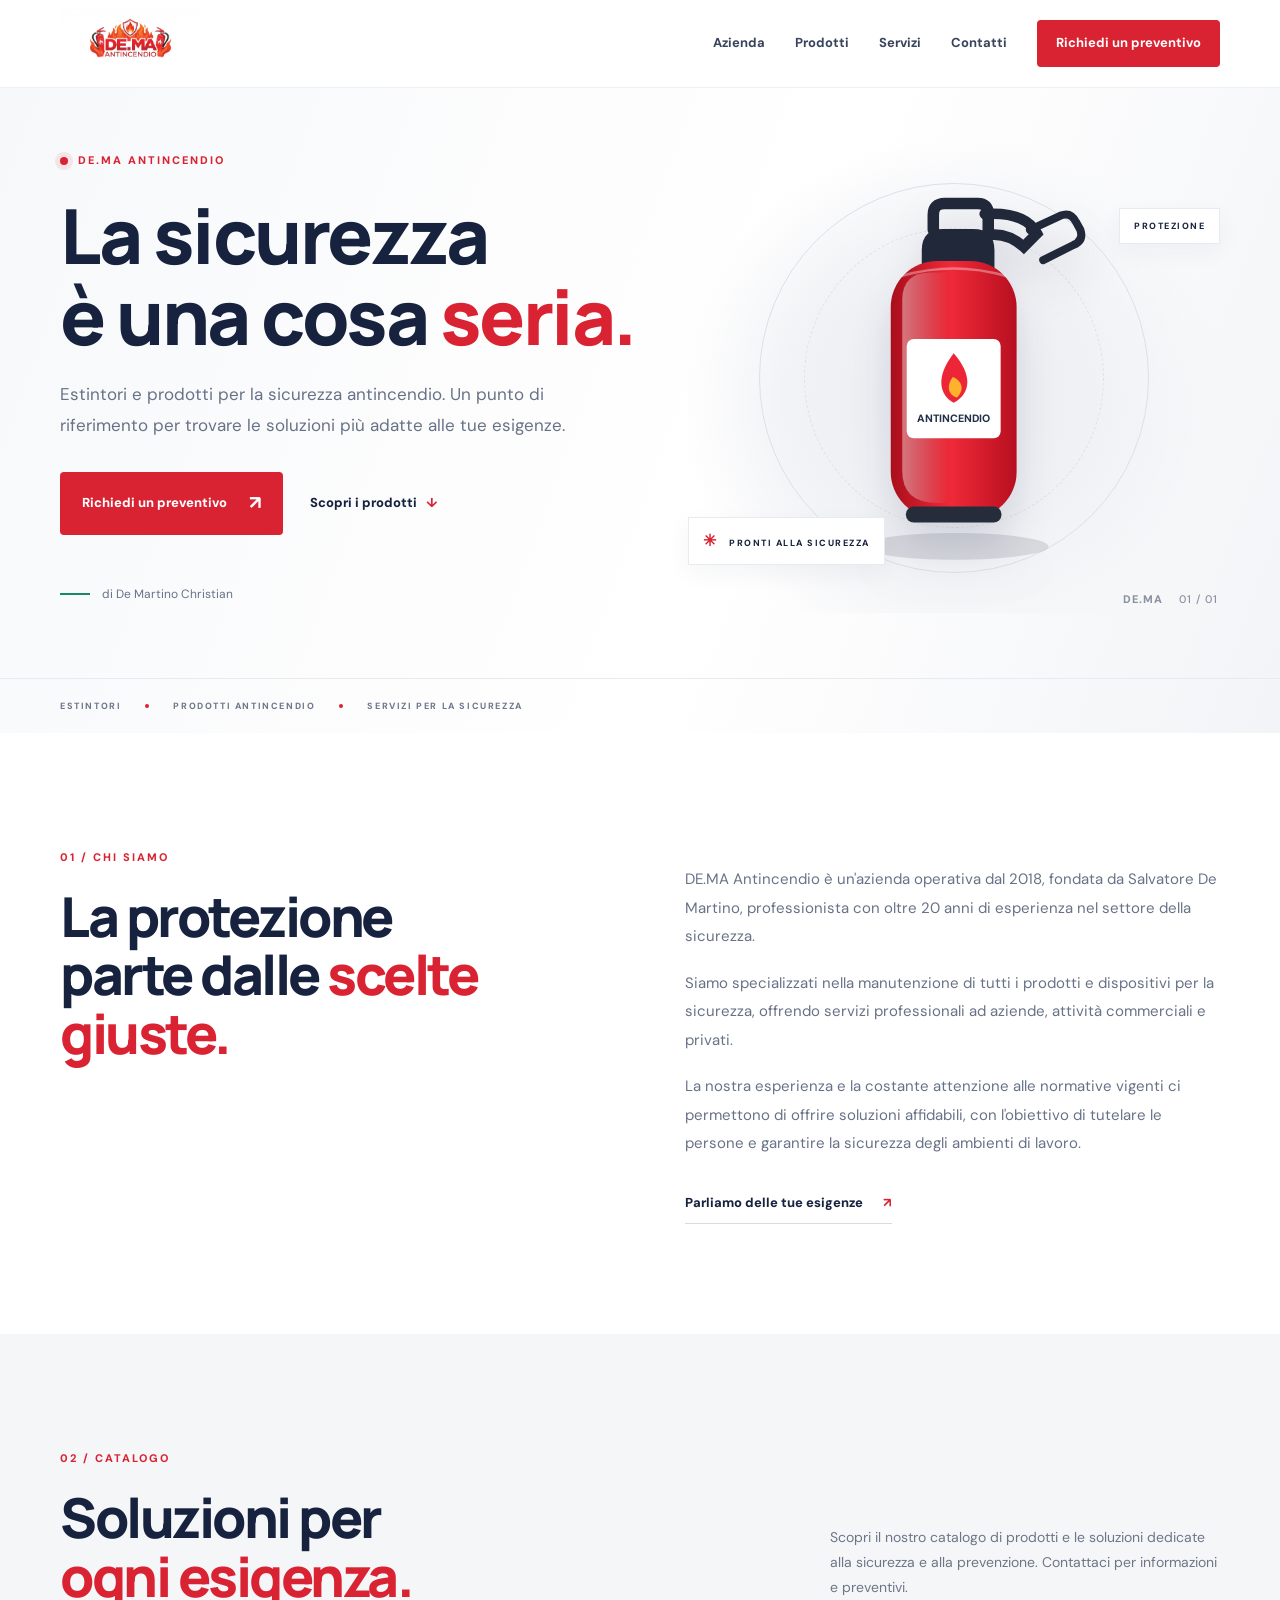
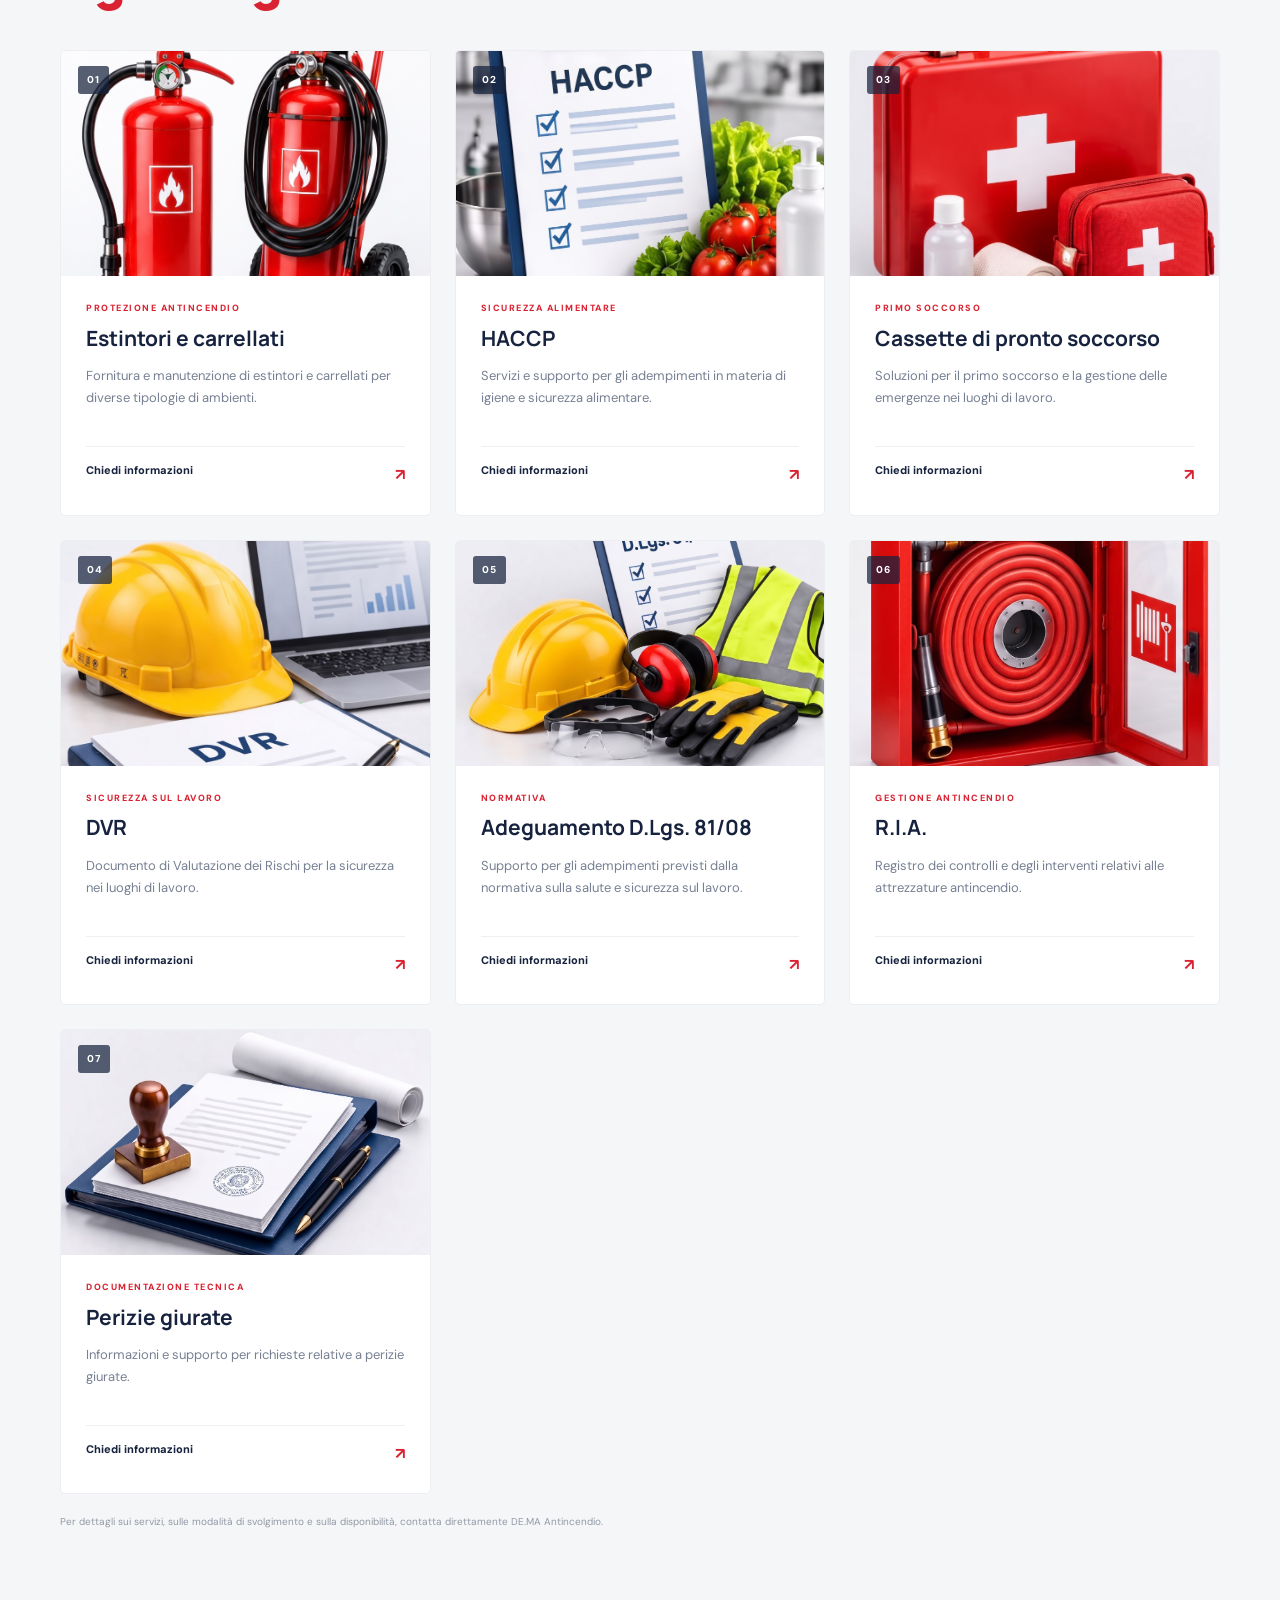
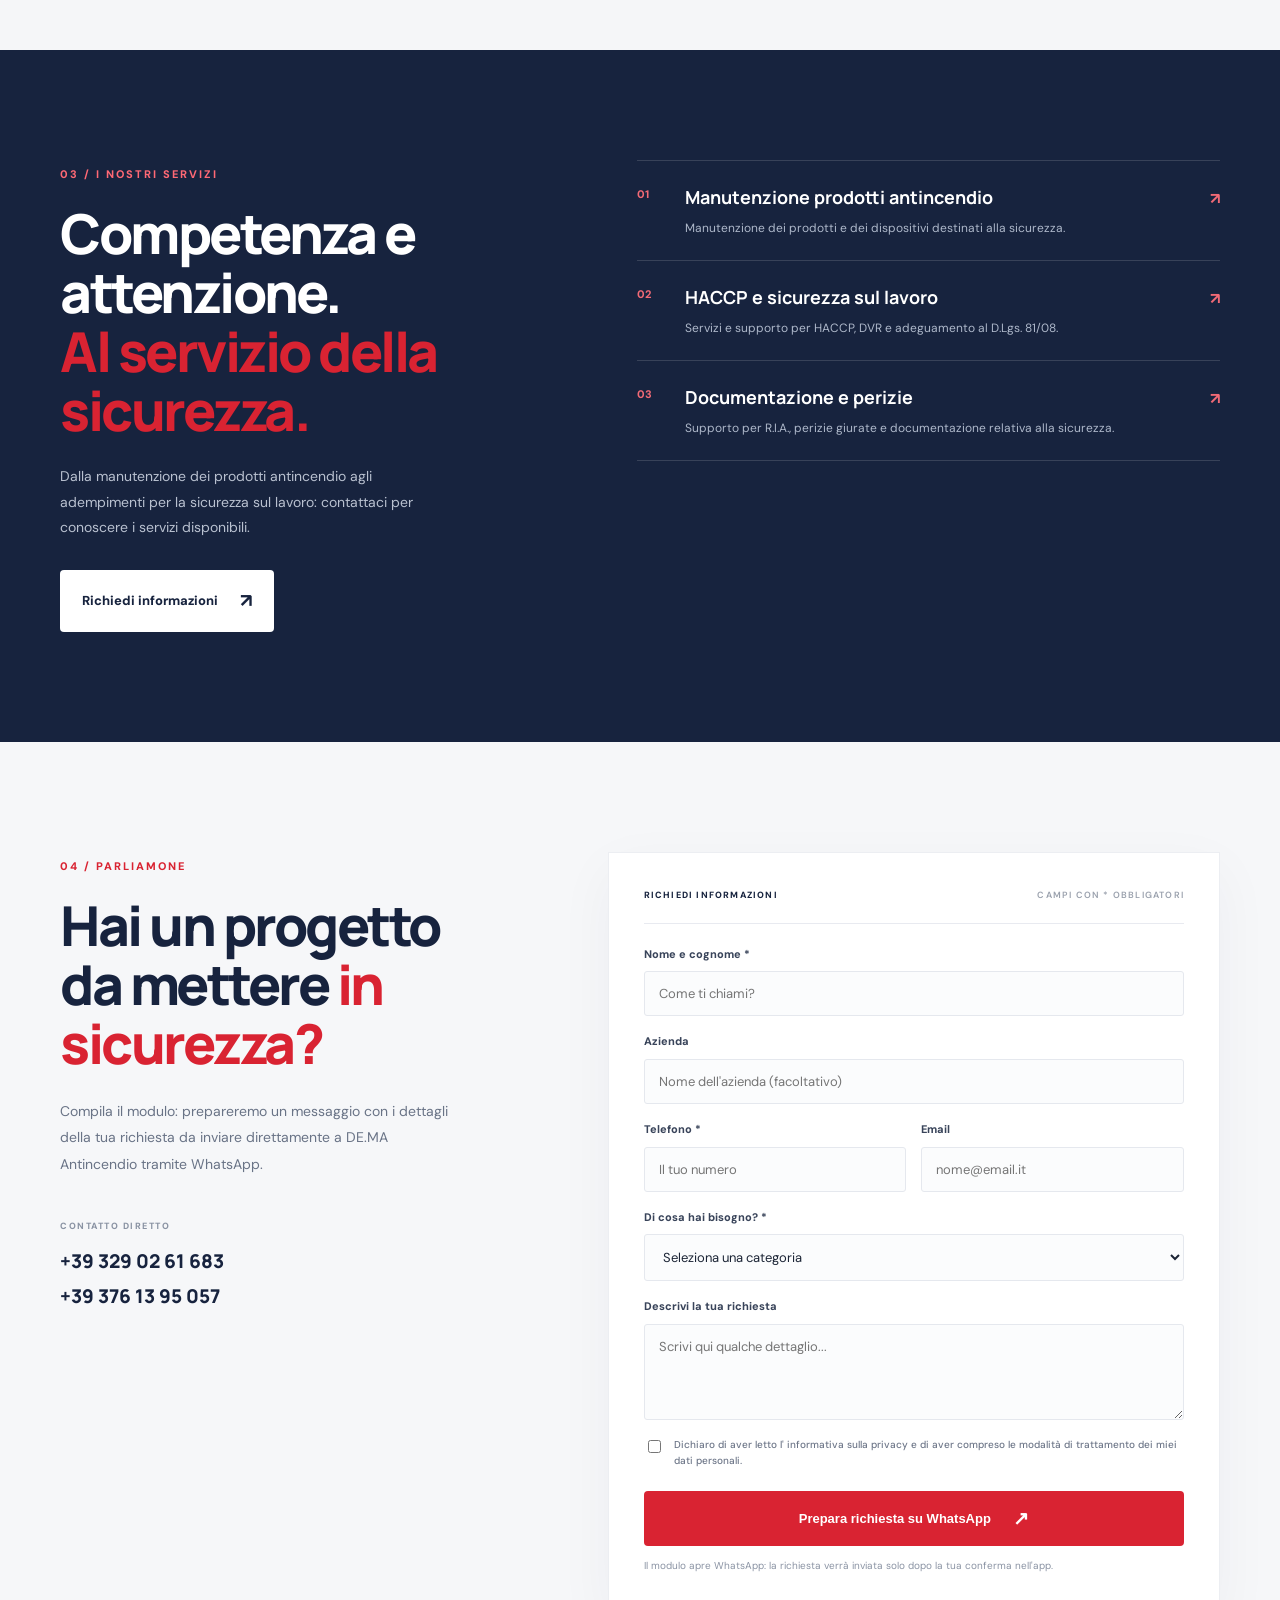
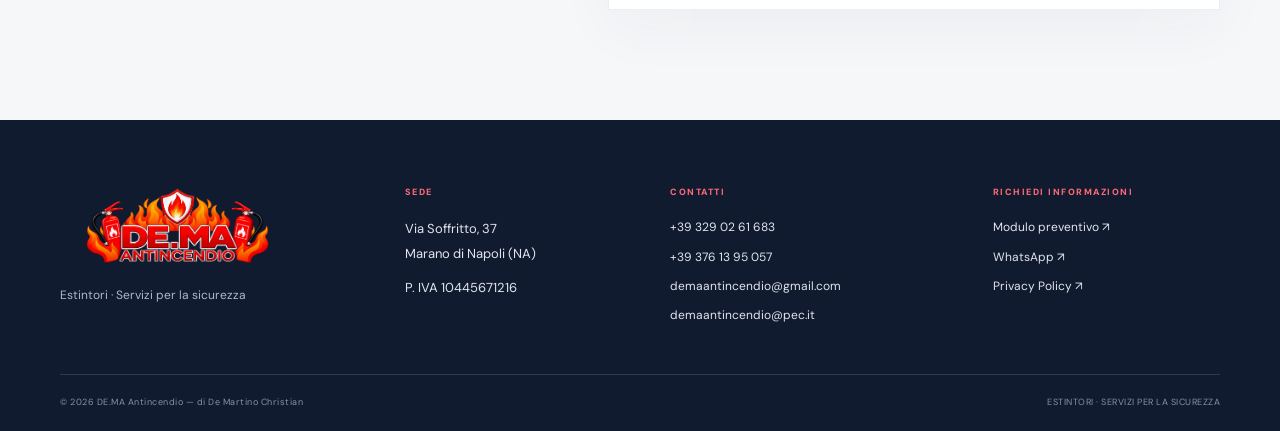
==== DEMA_Antincendio/index.html @ 4c5988a3 "Add files via upload" ====
<!doctype html>
<html lang="it">

<head>
  <meta charset="utf-8">
  <meta name="viewport" content="width=device-width, initial-scale=1">

  <!-- SEO principale -->
  <title>DE.MA Antincendio Marano di Napoli | Estintori e Sicurezza</title>

  <meta name="description" content="DE.MA Antincendio a Marano di Napoli: vendita e manutenzione estintori, sicurezza sul lavoro, HACCP, DVR, pronto soccorso e servizi antincendio. Richiedi un preventivo.">

  <meta name="robots" content="index, follow">
  <meta name="theme-color" content="#ffffff">

  <meta name="author" content="DE.MA Antincendio">

  <!-- Anteprima quando il sito viene condiviso -->
  <meta property="og:type" content="website">
  <meta property="og:title" content="DE.MA Antincendio | Estintori e sicurezza">
  <meta property="og:description" content="Servizi antincendio, manutenzione estintori e sicurezza sul lavoro a Marano di Napoli.">

  <meta property="og:locale" content="it_IT">

  <!-- Icona del sito -->
  <link rel="icon" type="image/jpeg" href="images/logo-dema.JPG">

  <!-- Foglio di stile -->
  <link rel="stylesheet" href="style.css">
</head>

<body>
  <header class="site-header">
    <div class="container nav-wrap">
      <a class="brand" href="#home" aria-label="DE.MA Antincendio, homepage">
        <img src="images/logo-dema.JPG" alt="DE.MA Antincendio">
      </a>
      <button class="menu-toggle" aria-label="Apri il menu" aria-expanded="false">☰</button>
      <nav class="main-nav" aria-label="Navigazione principale">
        <a href="#azienda">Azienda</a>
        <a href="#prodotti">Prodotti</a>
        <a href="#servizi">Servizi</a>
        <a href="#contatti">Contatti</a>
        <a class="nav-cta" href="#preventivo">Richiedi un preventivo</a>
      </nav>
    </div>
  </header>

  <main>
    <section class="hero" id="home">
      <div class="hero-glow"></div>
      <div class="container hero-grid">
        <div class="hero-copy">
          <span class="eyebrow"><span class="eyebrow-dot"></span> DE.MA ANTINCENDIO</span>
          <h1>La sicurezza<br>è una cosa <span>seria.</span></h1>
          <p class="hero-lead">Estintori e prodotti per la sicurezza antincendio. Un punto di riferimento per trovare le soluzioni più adatte alle tue esigenze.</p>
          <div class="hero-actions">
            <a class="button button-red" href="#preventivo">Richiedi un preventivo <span>↗</span></a>
            <a class="text-link" href="#prodotti">Scopri i prodotti <span>↓</span></a>
          </div>
          <div class="hero-note"><span class="note-line"></span> di De Martino Christian</div>
        </div>
        <div class="hero-visual" aria-label="Illustrazione stilizzata di un estintore">
          <div class="visual-orbit orbit-one"></div><div class="visual-orbit orbit-two"></div>
          <div class="visual-tag tag-top">PROTEZIONE</div>
          <svg class="extinguisher" viewBox="0 0 340 440" role="img" aria-label="Illustrazione di un estintore rosso">
            <defs><linearGradient id="body" x1="0" x2="1"><stop offset="0" stop-color="#a90e1c"/><stop offset=".48" stop-color="#ef2938"/><stop offset="1" stop-color="#b70f20"/></linearGradient><linearGradient id="shine" x1="0" x2="1"><stop stop-color="#fff" stop-opacity=".42"/><stop offset="1" stop-color="#fff" stop-opacity="0"/></linearGradient></defs>
            <ellipse cx="172" cy="410" rx="105" ry="15" fill="#101b35" opacity=".12"/>
            <path d="M134 76 Q134 52 158 52 H192 Q216 52 216 76 V98 H134Z" fill="#20283a"/>
            <path d="M147 53 V36 Q147 23 160 23 H197 Q209 23 209 35 V54" fill="none" stroke="#20283a" stroke-width="13" stroke-linecap="round"/>
            <path d="M205 35 Q251 32 264 57 L249 72 Q230 55 207 59" fill="none" stroke="#20283a" stroke-width="12" stroke-linecap="round"/>
            <path d="M256 53 L290 37 Q302 32 308 44 L313 53 Q317 65 305 70 L271 87" fill="none" stroke="#20283a" stroke-width="9" stroke-linecap="round"/>
            <rect x="99" y="88" width="142" height="290" rx="52" fill="url(#body)"/>
            <path d="M112 132 Q112 101 144 101 H164 V361 H151 Q112 361 112 325Z" fill="url(#shine)"/>
            <rect x="117" y="176" width="106" height="112" rx="8" fill="#fff"/>
            <path d="M170 192 C149 219 154 239 170 248 C190 237 191 216 170 192Z" fill="#ed2637"/>
            <path d="M169 219 C160 231 166 241 174 242 C184 231 177 222 169 219Z" fill="#ffb22c"/>
            <text x="170" y="270" font-size="12" font-weight="800" fill="#24304a" text-anchor="middle">ANTINCENDIO</text>
            <rect x="116" y="365" width="108" height="18" rx="9" fill="#252c3a"/>
            <path d="M111 105 Q170 88 229 105" stroke="#fff" stroke-opacity=".35" stroke-width="3" fill="none"/>
          </svg>
          <div class="visual-tag tag-bottom"><span class="tag-mark">✳</span> PRONTI ALLA SICUREZZA</div>
          <div class="visual-number">DE.MA <span>01 / 01</span></div>
        </div>
      </div>
      <div class="hero-bottom"><div class="container hero-bottom-inner"><span>ESTINTORI</span><i></i><span>PRODOTTI ANTINCENDIO</span><i></i><span>SERVIZI PER LA SICUREZZA</span></div></div>
    </section>

    <section class="intro section" id="azienda">
      <div class="container intro-grid">
        <div>
          <span class="section-kicker">01 / CHI SIAMO</span>
          <h2>La protezione<br>parte dalle <span>scelte giuste.</span></h2>
        </div>
        <div class="intro-text">
          <p>DE.MA Antincendio è un'azienda operativa dal 2018, fondata da Salvatore De Martino, professionista con oltre 20 anni di esperienza nel settore della sicurezza.</p>
          <p>Siamo specializzati nella manutenzione di tutti i prodotti e dispositivi per la sicurezza, offrendo servizi professionali ad aziende, attività commerciali e privati.</p>
          <p>La nostra esperienza e la costante attenzione alle normative vigenti ci permettono di offrire soluzioni affidabili, con l'obiettivo di tutelare le persone e garantire la sicurezza degli ambienti di lavoro.</p>
          <a class="arrow-link" href="#contatti">Parliamo delle tue esigenze <span>↗</span></a>
        </div>
      </div>
    </section>

    <section class="products section" id="prodotti">
      <div class="container">
        <div class="section-heading">
          <div>
            <span class="section-kicker">02 / CATALOGO</span>
            <h2>Soluzioni per<br><span>ogni esigenza.</span></h2>
          </div>
          <p>Scopri il nostro catalogo di prodotti e le soluzioni dedicate alla sicurezza e alla prevenzione. Contattaci per informazioni e preventivi.</p>
        </div>

        <div class="product-grid">
          <article class="product-card">
            <div class="product-art">
              <span class="art-label">01</span>
              <img src="images/estintori.jpg" alt="Illustrazione 3D di estintori e carrellati antincendio" loading="lazy">
            </div>
            <div class="product-info">
              <span>PROTEZIONE ANTINCENDIO</span>
              <h3>Estintori e carrellati</h3>
              <p>Fornitura e manutenzione di estintori e carrellati per diverse tipologie di ambienti.</p>
              <a href="#preventivo">Chiedi informazioni <b>↗</b></a>
            </div>
          </article>

          <article class="product-card">
            <div class="product-art">
              <span class="art-label">02</span>
              <img src="images/haccp.jpg" alt="Illustrazione 3D di sicurezza alimentare HACCP" loading="lazy">
            </div>
            <div class="product-info">
              <span>SICUREZZA ALIMENTARE</span>
              <h3>HACCP</h3>
              <p>Servizi e supporto per gli adempimenti in materia di igiene e sicurezza alimentare.</p>
              <a href="#preventivo">Chiedi informazioni <b>↗</b></a>
            </div>
          </article>

          <article class="product-card">
            <div class="product-art">
              <span class="art-label">03</span>
              <img src="images/pronto-soccorso.jpg" alt="Illustrazione 3D di cassetta di pronto soccorso" loading="lazy">
            </div>
            <div class="product-info">
              <span>PRIMO SOCCORSO</span>
              <h3>Cassette di pronto soccorso</h3>
              <p>Soluzioni per il primo soccorso e la gestione delle emergenze nei luoghi di lavoro.</p>
              <a href="#preventivo">Chiedi informazioni <b>↗</b></a>
            </div>
          </article>

          <article class="product-card">
            <div class="product-art">
              <span class="art-label">04</span>
              <img src="images/dvr.jpg" alt="Illustrazione 3D di documentazione per la valutazione dei rischi" loading="lazy">
            </div>
            <div class="product-info">
              <span>SICUREZZA SUL LAVORO</span>
              <h3>DVR</h3>
              <p>Documento di Valutazione dei Rischi per la sicurezza nei luoghi di lavoro.</p>
              <a href="#preventivo">Chiedi informazioni <b>↗</b></a>
            </div>
          </article>

          <article class="product-card">
            <div class="product-art">
              <span class="art-label">05</span>
              <img src="images/sicurezza-lavoro.jpg" alt="Illustrazione 3D di dispositivi di protezione per la sicurezza sul lavoro" loading="lazy">
            </div>
            <div class="product-info">
              <span>NORMATIVA</span>
              <h3>Adeguamento D.Lgs. 81/08</h3>
              <p>Supporto per gli adempimenti previsti dalla normativa sulla salute e sicurezza sul lavoro.</p>
              <a href="#preventivo">Chiedi informazioni <b>↗</b></a>
            </div>
          </article>

          <article class="product-card">
            <div class="product-art">
              <span class="art-label">06</span>
              <img src="images/ria.jpg" alt="Illustrazione 3D di naspo e attrezzature antincendio" loading="lazy">
            </div>
            <div class="product-info">
              <span>GESTIONE ANTINCENDIO</span>
              <h3>R.I.A.</h3>
              <p>Registro dei controlli e degli interventi relativi alle attrezzature antincendio.</p>
              <a href="#preventivo">Chiedi informazioni <b>↗</b></a>
            </div>
          </article>

          <article class="product-card">
            <div class="product-art">
              <span class="art-label">07</span>
              <img src="images/perizie.jpg" alt="Illustrazione 3D di documentazione tecnica e perizie giurate" loading="lazy">
            </div>
            <div class="product-info">
              <span>DOCUMENTAZIONE TECNICA</span>
              <h3>Perizie giurate</h3>
              <p>Informazioni e supporto per richieste relative a perizie giurate.</p>
              <a href="#preventivo">Chiedi informazioni <b>↗</b></a>
            </div>
          </article>
        </div>
        <p class="disclaimer">Per dettagli sui servizi, sulle modalità di svolgimento e sulla disponibilità, contatta direttamente DE.MA Antincendio.</p>
      </div>
    </section>

    <section class="services section" id="servizi">
      <div class="container services-grid">
        <div>
          <span class="section-kicker">03 / I NOSTRI SERVIZI</span>
          <h2>Competenza e attenzione.<br><span>Al servizio della sicurezza.</span></h2>
          <p class="services-lead">Dalla manutenzione dei prodotti antincendio agli adempimenti per la sicurezza sul lavoro: contattaci per conoscere i servizi disponibili.</p>
          <a class="button button-light" href="#preventivo">Richiedi informazioni <span>↗</span></a>
        </div>
        <div class="service-list">
          <div><span>01</span><h3>Manutenzione prodotti antincendio</h3><p>Manutenzione dei prodotti e dei dispositivi destinati alla sicurezza.</p><b>↗</b></div>
          <div><span>02</span><h3>HACCP e sicurezza sul lavoro</h3><p>Servizi e supporto per HACCP, DVR e adeguamento al D.Lgs. 81/08.</p><b>↗</b></div>
          <div><span>03</span><h3>Documentazione e perizie</h3><p>Supporto per R.I.A., perizie giurate e documentazione relativa alla sicurezza.</p><b>↗</b></div>
        </div>
      </div>
    </section>

    <section class="quote section" id="preventivo">
      <div class="container quote-grid">
        <div>
          <span class="section-kicker">04 / PARLIAMONE</span>
          <h2>Hai un progetto<br>da mettere <span>in sicurezza?</span></h2>
          <p>Compila il modulo: prepareremo un messaggio con i dettagli della tua richiesta da inviare direttamente a DE.MA Antincendio tramite WhatsApp.</p>
          <div class="quote-phone">
            <span>CONTATTO DIRETTO</span>
            <a href="tel:+393290261683">+39 329 02 61 683</a>
            <a href="tel:+393761395057">+39 376 13 95 057</a>
          </div>
        </div>

        <form class="quote-form" id="quoteForm">
          <div class="form-top"><span>RICHIEDI INFORMAZIONI</span><span>CAMPI CON * OBBLIGATORI</span></div>
          <label>Nome e cognome *<input name="nome" autocomplete="name" required placeholder="Come ti chiami?"></label>
          <label>Azienda<input name="azienda" autocomplete="organization" placeholder="Nome dell'azienda (facoltativo)"></label>
          <div class="form-row">
            <label>Telefono *<input name="telefono" type="tel" autocomplete="tel" required placeholder="Il tuo numero"></label>
            <label>Email<input name="email" type="email" autocomplete="email" placeholder="nome@email.it"></label>
          </div>
          <label>Di cosa hai bisogno? *
            <select name="richiesta" required>
              <option value="">Seleziona una categoria</option>
              <option>Estintori e carrellati</option>
              <option>HACCP</option>
              <option>Cassette di pronto soccorso</option>
              <option>DVR</option>
              <option>Adeguamento D.Lgs. 81/08</option>
              <option>R.I.A.</option>
              <option>Perizie giurate</option>
              <option>Altre informazioni</option>
            </select>
          </label>
          <label>Descrivi la tua richiesta<textarea name="messaggio" rows="4" placeholder="Scrivi qui qualche dettaglio..."></textarea></label>
          <label class="privacy-check">
            <input type="checkbox" required>
<span>
  Dichiaro di aver letto l'
  <a href="privacy.html" target="_blank" rel="noopener noreferrer">
    informativa sulla privacy
  </a>
  e di aver compreso le modalità di trattamento dei miei dati personali.
</span>
</label>
          <button class="button button-red submit-button" type="submit">Prepara richiesta su WhatsApp <span>↗</span></button>
          <p class="form-feedback" id="formFeedback" aria-live="polite">Il modulo apre WhatsApp: la richiesta verrà inviata solo dopo la tua conferma nell'app.</p>
        </form>
      </div>
    </section>
  </main>

  
<footer class="footer" id="contatti">
  <div class="container">
    <div class="footer-main">

      <div class="footer-brand">
        <img src="images/logo-dema-trasparente.png" alt="DE.MA Antincendio">
        <p>Estintori · Servizi per la sicurezza</p>
      </div>

      <div class="footer-contact">
        <span>SEDE</span>
        <p>Via Soffritto, 37<br>Marano di Napoli (NA)</p>
        <p>P. IVA 10445671216</p>
      </div>

      <div class="footer-contact">
        <span>CONTATTI</span>
        <a href="tel:+393290261683">+39 329 02 61 683</a>
        <a href="tel:+393761395057">+39 376 13 95 057</a>
        <a href="mailto:demaantincendio@gmail.com">demaantincendio@gmail.com</a>
        <a href="mailto:demaantincendio@pec.it">demaantincendio@pec.it</a>
      </div>

      <div class="footer-contact">
        <span>RICHIEDI INFORMAZIONI</span>
        <a href="#preventivo">Modulo preventivo ↗</a>
        <a href="https://wa.me/393290261683" target="_blank" rel="noopener noreferrer">WhatsApp ↗</a>
        <a href="privacy.html">Privacy Policy ↗</a>
      </div>

    </div>

    <div class="footer-bottom">
      <span>© <span id="year"></span> DE.MA Antincendio — di De Martino Christian</span>
      <span>ESTINTORI · SERVIZI PER LA SICUREZZA</span>
    </div>
  </div>
</footer>

<script src="script.js"></script>
</body>
</html>
---- DEMA_Antincendio/style.css ----
@font-face {
  font-family: 'DM Sans';
  src: url('./fonts/DMSans-VariableFont_opsz,wght.ttf') format('truetype');
  font-weight: 100 900;
  font-style: normal;
  font-display: swap;
}

@font-face {
  font-family: 'Manrope';
  src: url('./fonts/Manrope-VariableFont_wght.ttf') format('truetype');
  font-weight: 200 800;
  font-style: normal;
  font-display: swap;
}

:root {
  --navy: #17233e;
  --navy2: #202e4d;
  --red: #d92332;
  --red-dark: #b81827;
  --ink: #1b2435;
  --muted: #697386;
  --line: #e8eaf0;
  --soft: #f5f6f8;
  --white: #fff;
  --green: #178b63;
}

* {
  box-sizing: border-box;
}

html {
  scroll-behavior: smooth;
  scroll-padding-top: 90px;
}

body {
  margin: 0;
  color: var(--ink);
  font-family: 'DM Sans', Arial, sans-serif;
  line-height: 1.6;
}

a {
  color: inherit;
  text-decoration: none;
}

.container {
  width: min(1160px, calc(100% - 48px));
  margin: auto;
}

/* HEADER */

.site-header {
  height: 88px;
  background: #fff;
  position: sticky;
  top: 0;
  z-index: 20;
  border-bottom: 1px solid rgba(20, 30, 50, .07);
}

.nav-wrap {
  height: 100%;
  display: flex;
  align-items: center;
  justify-content: space-between;
}

.brand img {
  width: 250px;
  height: 66px;
  object-fit: contain;
  object-position: left center;
}

.main-nav {
  display: flex;
  align-items: center;
  gap: 30px;
  font-size: 13px;
  font-weight: 700;
  color: #38445b;
}

.main-nav a:not(.nav-cta):hover,
.text-link:hover {
  color: var(--red);
}

.nav-cta {
  background: var(--red);
  color: white;
  padding: 13px 19px;
  border-radius: 4px;
}

.nav-cta:hover,
.button-red:hover {
  background: var(--red-dark);
}

.menu-toggle {
  display: none;
  border: 0;
  background: none;
  font-size: 27px;
  color: var(--navy);
}

/* HERO */

.hero {
  background: linear-gradient(110deg, #f7f8fa 0%, #fff 58%, #f3f4f7 100%);
  position: relative;
  overflow: hidden;
}

.hero-grid {
  min-height: 590px;
  display: grid;
  grid-template-columns: 1fr .92fr;
  align-items: center;
  gap: 50px;
  padding-top: 55px;
  padding-bottom: 65px;
}

.hero-copy {
  position: relative;
  z-index: 2;
}

.eyebrow,
.section-kicker {
  font-size: 11px;
  letter-spacing: 2px;
  font-weight: 800;
  color: var(--red);
}

.eyebrow {
  display: flex;
  align-items: center;
  gap: 10px;
}

.eyebrow-dot {
  width: 8px;
  height: 8px;
  border-radius: 50%;
  background: var(--red);
  box-shadow: 0 0 0 5px #d9233218;
}

.hero h1,
.section h2 {
  font-family: Manrope, Arial, sans-serif;
  font-weight: 800;
  letter-spacing: -2.5px;
  line-height: 1.07;
  color: var(--navy);
}

.hero h1 {
  font-size: clamp(48px, 6vw, 76px);
  margin: 25px 0 22px;
}

.hero h1 span,
.section h2 span {
  color: var(--red);
}

.hero-lead {
  max-width: 510px;
  font-size: 17px;
  color: #687287;
  line-height: 1.8;
}

.hero-actions {
  display: flex;
  align-items: center;
  gap: 27px;
  margin-top: 32px;
}

.button {
  display: inline-flex;
  align-items: center;
  justify-content: center;
  gap: 22px;
  border: 0;
  border-radius: 4px;
  padding: 16px 22px;
  font-size: 13px;
  font-weight: 800;
  cursor: pointer;
  transition: .2s;
}

.button span {
  font-size: 19px;
}

.button-red {
  background: var(--red);
  color: #fff;
}

.text-link {
  font-size: 13px;
  font-weight: 800;
  color: var(--navy);
}

.text-link span {
  color: var(--red);
  padding-left: 6px;
}

.hero-note {
  margin-top: 50px;
  color: #687287;
  font-size: 12px;
  display: flex;
  align-items: center;
  gap: 12px;
}

.note-line {
  width: 30px;
  height: 2px;
  background: var(--green);
}

.hero-visual {
  height: 470px;
  position: relative;
  display: flex;
  align-items: center;
  justify-content: center;
  background: radial-gradient(ellipse at 50% 55%, #e7eaf0 0%, #f2f3f6 45%, transparent 72%);
}

.extinguisher {
  height: 390px;
  width: auto;
  position: relative;
  z-index: 2;
  filter: drop-shadow(0 24px 18px #17233e20);
}

.visual-orbit {
  position: absolute;
  border: 1px solid #dce0e8;
  border-radius: 50%;
  width: 390px;
  height: 390px;
}

.orbit-two {
  width: 300px;
  height: 300px;
  border-style: dashed;
}

.visual-tag {
  position: absolute;
  z-index: 3;
  background: #fff;
  border: 1px solid #e9eaf0;
  padding: 10px 14px;
  font-size: 9px;
  letter-spacing: 1.5px;
  font-weight: 800;
  color: var(--navy);
  box-shadow: 0 8px 25px #17233e0c;
}

.tag-top {
  top: 65px;
  right: 0;
}

.tag-bottom {
  bottom: 48px;
  left: 0;
}

.tag-mark {
  color: var(--red);
  font-size: 16px;
  margin-right: 8px;
}

.visual-number {
  position: absolute;
  bottom: 4px;
  right: 2px;
  font-size: 11px;
  font-weight: 800;
  color: #8991a0;
  letter-spacing: 1px;
}

.visual-number span {
  font-weight: 500;
  margin-left: 12px;
}

.hero-bottom {
  border-top: 1px solid #e8eaf0;
}

.hero-bottom-inner {
  display: flex;
  gap: 24px;
  align-items: center;
  min-height: 54px;
  font-size: 9px;
  letter-spacing: 1.6px;
  font-weight: 800;
  color: #6f788a;
}

.hero-bottom-inner i {
  width: 4px;
  height: 4px;
  background: var(--red);
  border-radius: 50%;
}

/* SEZIONI GENERALI */

.section {
  padding: 110px 0;
}

.section h2 {
  font-size: clamp(37px, 4.5vw, 55px);
  margin: 18px 0 0;
}

/* CHI SIAMO */

.intro-grid {
  display: grid;
  grid-template-columns: 1fr 1fr;
  gap: 90px;
}

.intro-text {
  padding-top: 22px;
  color: #687287;
  font-size: 15px;
  line-height: 1.9;
}

.intro-text p {
  margin: 0 0 18px;
}

.arrow-link {
  display: inline-flex;
  gap: 20px;
  margin-top: 15px;
  color: var(--navy);
  font-size: 13px;
  font-weight: 800;
  border-bottom: 1px solid #d7dbe3;
  padding-bottom: 8px;
}

.arrow-link span {
  color: var(--red);
}

/* CATALOGO */

.products {
  background: var(--soft);
}

.section-heading {
  display: flex;
  justify-content: space-between;
  align-items: end;
  margin-bottom: 45px;
  gap: 40px;
}

.section-heading > p {
  max-width: 390px;
  color: #6d7688;
  font-size: 14px;
  line-height: 1.8;
  margin: 0 0 5px;
}

.product-grid {
  display: grid;
  grid-template-columns: repeat(3, 1fr);
  gap: 24px;
  align-items: stretch;
}

.product-card {
  background: #fff;
  border: 1px solid #eceef2;
  border-radius: 5px;
  overflow: hidden;
  display: flex;
  flex-direction: column;
  transition: transform .25s, box-shadow .25s;
}

.product-card:hover {
  transform: translateY(-6px);
  box-shadow: 0 18px 40px #17233e12;
}

/* Immagini fotografiche del catalogo */

.product-art {
  height: 225px;
  width: 100%;
  position: relative;
  display: flex;
  align-items: center;
  justify-content: center;
  overflow: hidden;
  background: linear-gradient(135deg, #e9edf3, #f8f9fb);
}

.product-art img {
  width: 100%;
  height: 100%;
  display: block;
  object-fit: cover;
  object-position: center;
  transition: transform .45s ease;
}

.product-card:hover .product-art img {
  transform: scale(1.055);
}

.art-label {
  position: absolute;
  z-index: 2;
  top: 15px;
  left: 17px;
  font-size: 10px;
  letter-spacing: 1px;
  color: #fff;
  font-weight: 800;
  background: rgba(23, 35, 62, .72);
  padding: 6px 9px;
  border-radius: 3px;
}

/* Vecchie illustrazioni: mantenute come fallback */

.mini-ext {
  height: 135px;
  width: 65px;
  border-radius: 24px 24px 18px 18px;
  background: linear-gradient(90deg, #b91827, #ed2c3a 55%, #b91827);
  box-shadow: 0 18px 22px #17233e25;
  display: grid;
  place-items: center;
  color: #fff;
  font-size: 36px;
  border: 5px solid #d51e30;
  position: relative;
}

.mini-ext:before {
  content: '';
  position: absolute;
  width: 25px;
  height: 16px;
  border: 7px solid #30394b;
  border-bottom: 0;
  border-radius: 12px 12px 0 0;
  top: -22px;
}

.mini-ext:after {
  content: '';
  position: absolute;
  width: 30px;
  height: 8px;
  background: #30394b;
  top: -22px;
  right: -23px;
  transform: rotate(-25deg);
  border-radius: 8px;
}

.hose-ring {
  width: 132px;
  height: 132px;
  border: 18px solid #d92332;
  border-radius: 50%;
  box-shadow: inset 0 0 0 5px #a81725, 0 16px 25px #17233e20;
  position: relative;
}

.hose-ring:before {
  content: '';
  position: absolute;
  width: 42px;
  height: 42px;
  background: #f5f6f8;
  border: 12px solid #26334d;
  border-radius: 50%;
  left: 26px;
  top: 26px;
}

.hose-ring:after {
  content: '';
  position: absolute;
  width: 75px;
  height: 16px;
  background: #27334c;
  right: -39px;
  top: 47px;
  transform: rotate(35deg);
  border-radius: 8px;
}

.sign-board {
  height: 125px;
  width: 105px;
  background: #168a62;
  border: 9px solid #fff;
  box-shadow: 0 12px 24px #17233e25;
  color: white;
  display: grid;
  place-items: center;
  font-size: 70px;
  font-weight: 400;
}

.product-info {
  padding: 25px 25px 27px;
  display: flex;
  flex-direction: column;
  flex: 1;
}

.product-info > span {
  font-size: 9px;
  letter-spacing: 1.5px;
  color: var(--red);
  font-weight: 800;
}

.product-info h3 {
  font-family: Manrope, sans-serif;
  font-size: 21px;
  line-height: 1.35;
  color: var(--navy);
  margin: 8px 0;
}

.product-info p {
  font-size: 13px;
  color: #778093;
  min-height: 66px;
  line-height: 1.7;
  margin: 5px 0 15px;
}

.product-info a {
  display: flex;
  justify-content: space-between;
  border-top: 1px solid #edf0f3;
  padding-top: 15px;
  margin-top: auto;
  font-size: 11px;
  font-weight: 800;
  color: var(--navy);
}

.product-info a b {
  color: var(--red);
  font-size: 16px;
}

.disclaimer {
  font-size: 10px;
  color: #9299a6;
  margin-top: 20px;
}

/* SERVIZI */

.services {
  background: var(--navy);
  color: #fff;
}

.services-grid {
  display: grid;
  grid-template-columns: .9fr 1.1fr;
  gap: 100px;
}

.services .section-kicker {
  color: #ff6975;
}

.services h2 {
  color: #fff;
}

.services-lead {
  color: #b9c1d0;
  max-width: 390px;
  font-size: 14px;
  line-height: 1.8;
  margin: 25px 0 30px;
}

.button-light {
  background: #fff;
  color: var(--navy);
}

.button-light:hover {
  background: #f1f2f5;
}

.service-list > div {
  position: relative;
  border-bottom: 1px solid #ffffff24;
  padding: 22px 40px 22px 48px;
}

.service-list > div:first-child {
  border-top: 1px solid #ffffff24;
}

.service-list > div > span {
  position: absolute;
  left: 0;
  top: 25px;
  color: #f16a76;
  font-size: 11px;
  font-weight: 800;
}

.service-list h3 {
  margin: 0;
  color: #fff;
  font-family: Manrope, sans-serif;
  font-size: 18px;
}

.service-list p {
  margin: 7px 0 0;
  color: #aeb8ca;
  font-size: 12px;
}

.service-list b {
  position: absolute;
  right: 0;
  top: 25px;
  color: #f16a76;
}

/* PREVENTIVO */

.quote {
  background: #f6f7f9;
}

.quote-grid {
  display: grid;
  grid-template-columns: .85fr 1.15fr;
  gap: 95px;
  align-items: start;
}

.quote-grid > div:first-child > p {
  color: #697386;
  font-size: 14px;
  line-height: 1.9;
  max-width: 400px;
  margin-top: 25px;
}

.quote-phone {
  margin-top: 42px;
  display: flex;
  flex-direction: column;
  gap: 5px;
}

.quote-phone span,
.footer-contact span {
  font-size: 9px;
  letter-spacing: 1.5px;
  color: #8a93a3;
  font-weight: 800;
  margin-bottom: 7px;
}

.quote-phone a {
  font-family: Manrope, sans-serif;
  font-weight: 800;
  color: var(--navy);
  font-size: 19px;
}

.quote-form {
  background: #fff;
  padding: 35px;
  box-shadow: 0 18px 55px #17233e0b;
  border: 1px solid #eceef2;
}

.form-top {
  display: flex;
  justify-content: space-between;
  gap: 10px;
  border-bottom: 1px solid var(--line);
  padding-bottom: 20px;
  margin-bottom: 22px;
  font-size: 9px;
  letter-spacing: 1.2px;
  font-weight: 800;
  color: var(--navy);
}

.form-top span:last-child {
  color: #9aa1ad;
  font-weight: 600;
}

.quote-form label {
  display: flex;
  flex-direction: column;
  gap: 8px;
  font-size: 11px;
  font-weight: 800;
  color: #39445a;
  margin-bottom: 17px;
}

.quote-form input:not([type=checkbox]),
.quote-form select,
.quote-form textarea {
  width: 100%;
  border: 1px solid #e5e8ee;
  background: #fbfcfd;
  border-radius: 3px;
  padding: 13px 14px;
  font: 400 13px 'DM Sans', sans-serif;
  color: var(--ink);
  outline: none;
}

.quote-form input:focus,
.quote-form select:focus,
.quote-form textarea:focus {
  border-color: #d92332;
  box-shadow: 0 0 0 3px #d9233210;
}

.quote-form textarea {
  resize: vertical;
}

.form-row {
  display: grid;
  grid-template-columns: 1fr 1fr;
  gap: 15px;
}

.quote-form .privacy-check {
  display: flex;
  flex-direction: row;
  align-items: flex-start;
  gap: 10px;
  font-weight: 500;
  font-size: 10px;
  line-height: 1.6;
  color: #6d7688;
}

.privacy-check input {
  margin-top: 3px;
  accent-color: var(--red);
}

.privacy-check em {
  display: block;
  color: #b34a52;
  font-style: normal;
  margin-top: 3px;
}

.submit-button {
  width: 100%;
  margin-top: 5px;
}

.form-feedback {
  font-size: 10px;
  color: #8a93a3;
  line-height: 1.6;
  margin: 12px 0 0;
}

/* FOOTER */

.footer {
  background: #111b30;
  color: #fff;
  padding: 65px 0 22px;
}

.footer-main {
  display: grid;
  grid-template-columns: 1.35fr 1fr 1.25fr 1fr;
  gap: 38px;
  padding-bottom: 48px;
  align-items: start;
}

.footer-brand img {
  width: 235px;
  height: 82px;
  object-fit: contain;
  object-position: left center;
  background: transparent;
  padding: 0;
}

.footer-brand p {
  font-size: 12px;
  color: #aeb8ca;
  margin-top: 12px;
}

.footer-contact {
  display: flex;
  flex-direction: column;
  align-items: flex-start;
  gap: 9px;
}

.footer-contact span {
  color: #ff6975;
  margin-bottom: 9px;
}

.footer-contact p {
  font-size: 13px;
  color: #e1e5ed;
  line-height: 1.9;
  margin: 0;
}

.footer-contact a {
  font-size: 12px;
  color: #e1e5ed;
  line-height: 1.7;
  overflow-wrap: anywhere;
  transition: color .2s;
}

.footer-contact a:hover {
  color: #ff6975;
}

.footer-bottom {
  border-top: 1px solid #ffffff20;
  padding-top: 20px;
  display: flex;
  justify-content: space-between;
  gap: 20px;
  color: #8792a6;
  font-size: 9px;
  letter-spacing: .5px;
}

/* TABLET */

@media(max-width: 1000px) {
  .footer-main {
    grid-template-columns: 1fr 1fr;
    gap: 35px;
  }

  .footer-brand {
    grid-column: 1 / -1;
  }

  .main-nav {
    gap: 17px;
  }

  .main-nav a {
    font-size: 11px;
  }

  .nav-cta {
    padding: 11px 13px;
  }

  .hero-grid {
    gap: 15px;
  }

  .hero-visual {
    height: 410px;
  }

  .extinguisher {
    height: 340px;
  }

  .visual-orbit {
    width: 320px;
    height: 320px;
  }

  .intro-grid,
  .services-grid,
  .quote-grid {
    gap: 50px;
  }

  .section {
    padding: 85px 0;
  }
}

/* SMARTPHONE */

@media(max-width: 700px) {
  .container {
    width: min(100% - 36px, 540px);
  }

  .site-header {
    height: 76px;
  }

  .brand img {
    width: 205px;
    height: 60px;
  }

  .menu-toggle {
    display: block;
  }

  .main-nav {
    display: none;
    position: absolute;
    top: 76px;
    left: 0;
    right: 0;
    background: #fff;
    padding: 18px 24px 24px;
    box-shadow: 0 15px 25px #17233e12;
    flex-direction: column;
    align-items: stretch;
    gap: 0;
  }

  .main-nav.open {
    display: flex;
  }

  .main-nav a {
    padding: 13px 0;
    font-size: 13px;
  }

  .main-nav .nav-cta {
    text-align: center;
    padding: 13px;
    margin-top: 8px;
  }

  .hero-grid {
    grid-template-columns: 1fr;
    padding-top: 65px;
    padding-bottom: 35px;
    gap: 10px;
  }

  .hero h1 {
    font-size: 55px;
  }

  .hero-lead {
    font-size: 15px;
  }

  .hero-note {
    margin-top: 30px;
  }

  .hero-visual {
    height: 350px;
    margin-top: 8px;
  }

  .extinguisher {
    height: 300px;
  }

  .visual-orbit {
    width: 285px;
    height: 285px;
  }

  .tag-top {
    right: 5px;
    top: 30px;
  }

  .tag-bottom {
    left: 0;
    bottom: 28px;
  }

  .hero-bottom-inner {
    gap: 10px;
    flex-wrap: wrap;
    padding-top: 13px;
    padding-bottom: 13px;
    font-size: 8px;
  }

  .intro-grid,
  .services-grid,
  .quote-grid {
    grid-template-columns: 1fr;
    gap: 28px;
  }

  .section {
    padding: 72px 0;
  }

  .section h2 {
    font-size: 42px;
  }

  .intro-text {
    padding-top: 0;
  }

  .section-heading {
    display: block;
  }

  .section-heading > p {
    margin-top: 22px;
  }

  .product-grid {
    grid-template-columns: 1fr;
    gap: 18px;
  }

  .product-art {
    height: 220px;
  }

  .product-info {
    padding: 22px;
  }

  .product-info p {
    min-height: 0;
  }

  .services-grid {
    gap: 45px;
  }

  .quote-form {
    padding: 23px 18px;
  }

  .form-row {
    grid-template-columns: 1fr;
    gap: 0;
  }

  .form-top {
    font-size: 8px;
  }

  .footer {
    padding-top: 48px;
  }

  .footer-main {
    grid-template-columns: 1fr;
    gap: 28px;
    padding-bottom: 35px;
  }

  .footer-brand {
    grid-column: auto;
  }

  .footer-brand img {
    width: 220px;
    height: 75px;
  }

  .footer-contact {
    padding-top: 4px;
  }

  .footer-bottom {
    flex-direction: column;
    gap: 8px;
    line-height: 1.7;
  }

  .hero-actions {
    gap: 18px;
    flex-wrap: wrap;
  }
}

/* ACCESSIBILITÀ */

@media(prefers-reduced-motion: reduce) {
  html {
    scroll-behavior: auto;
  }

  *,
  *:before,
  *:after {
    transition: none !important;
  }
}
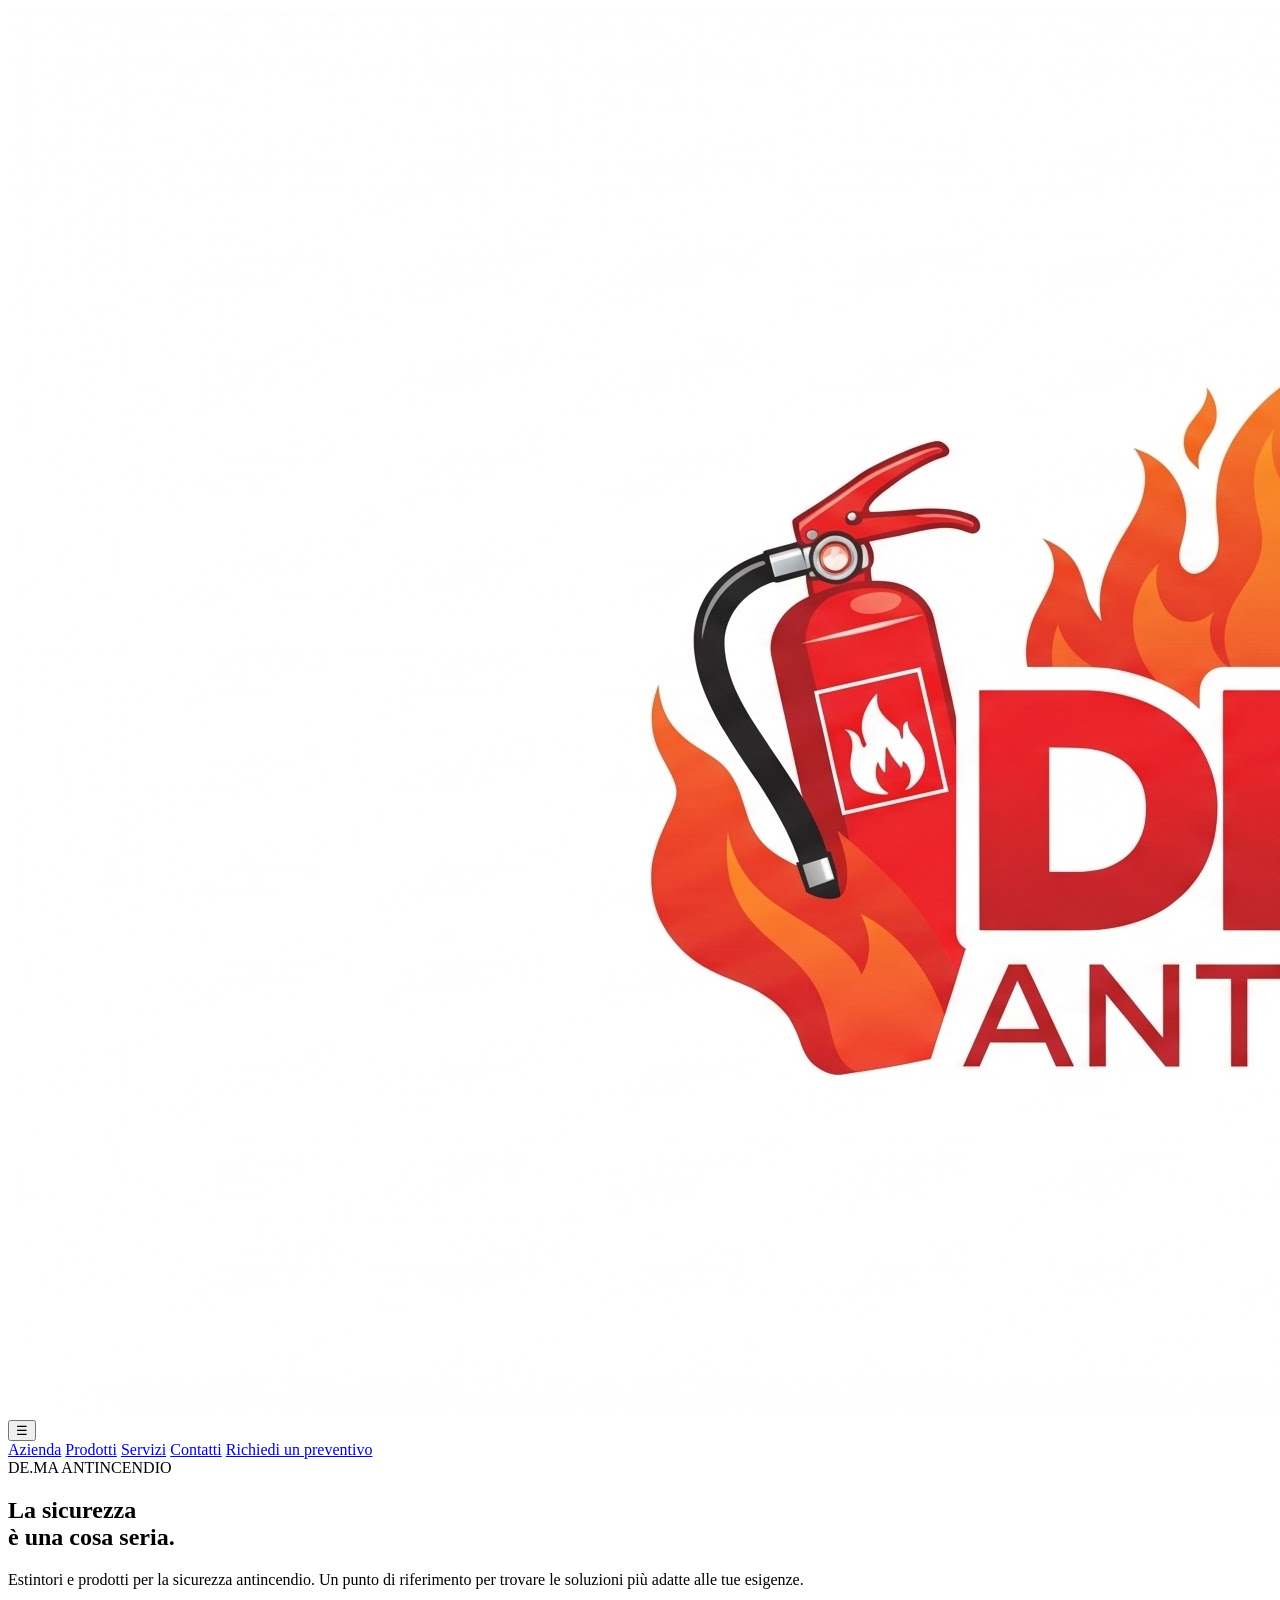
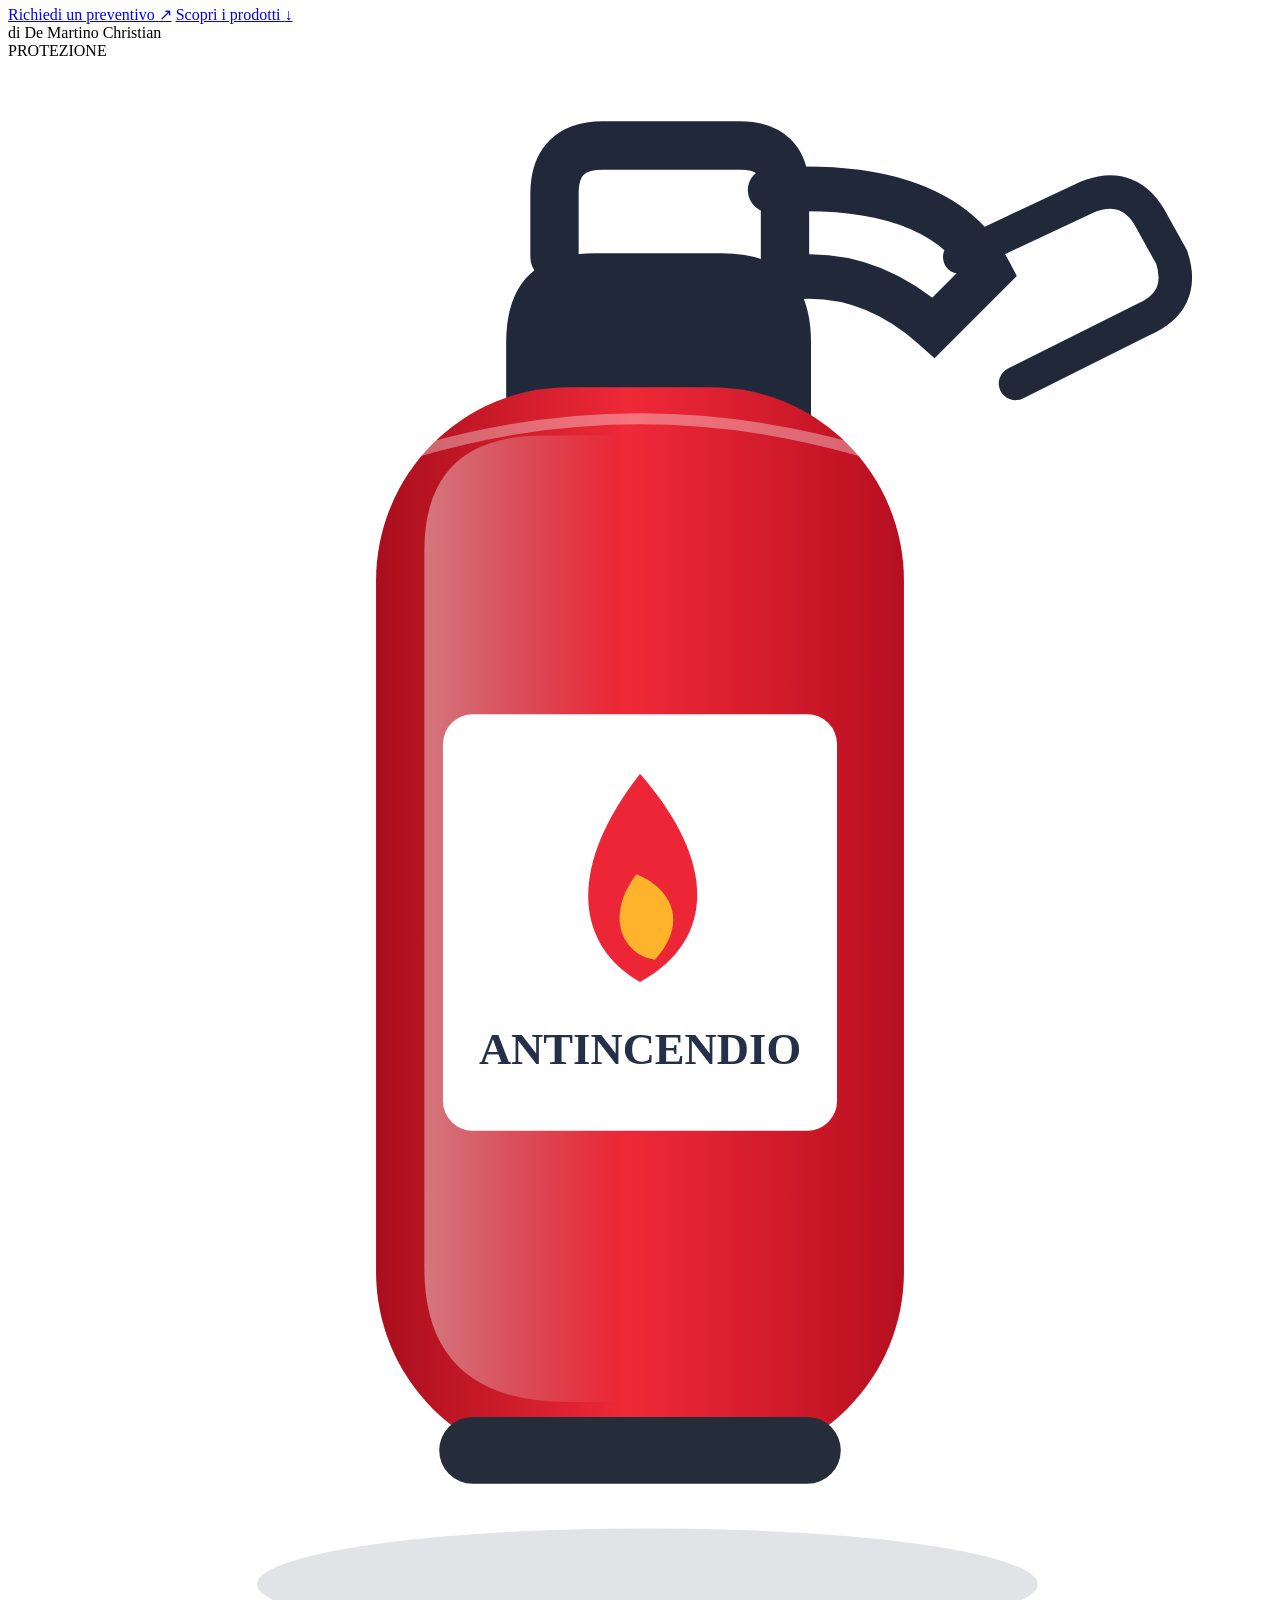
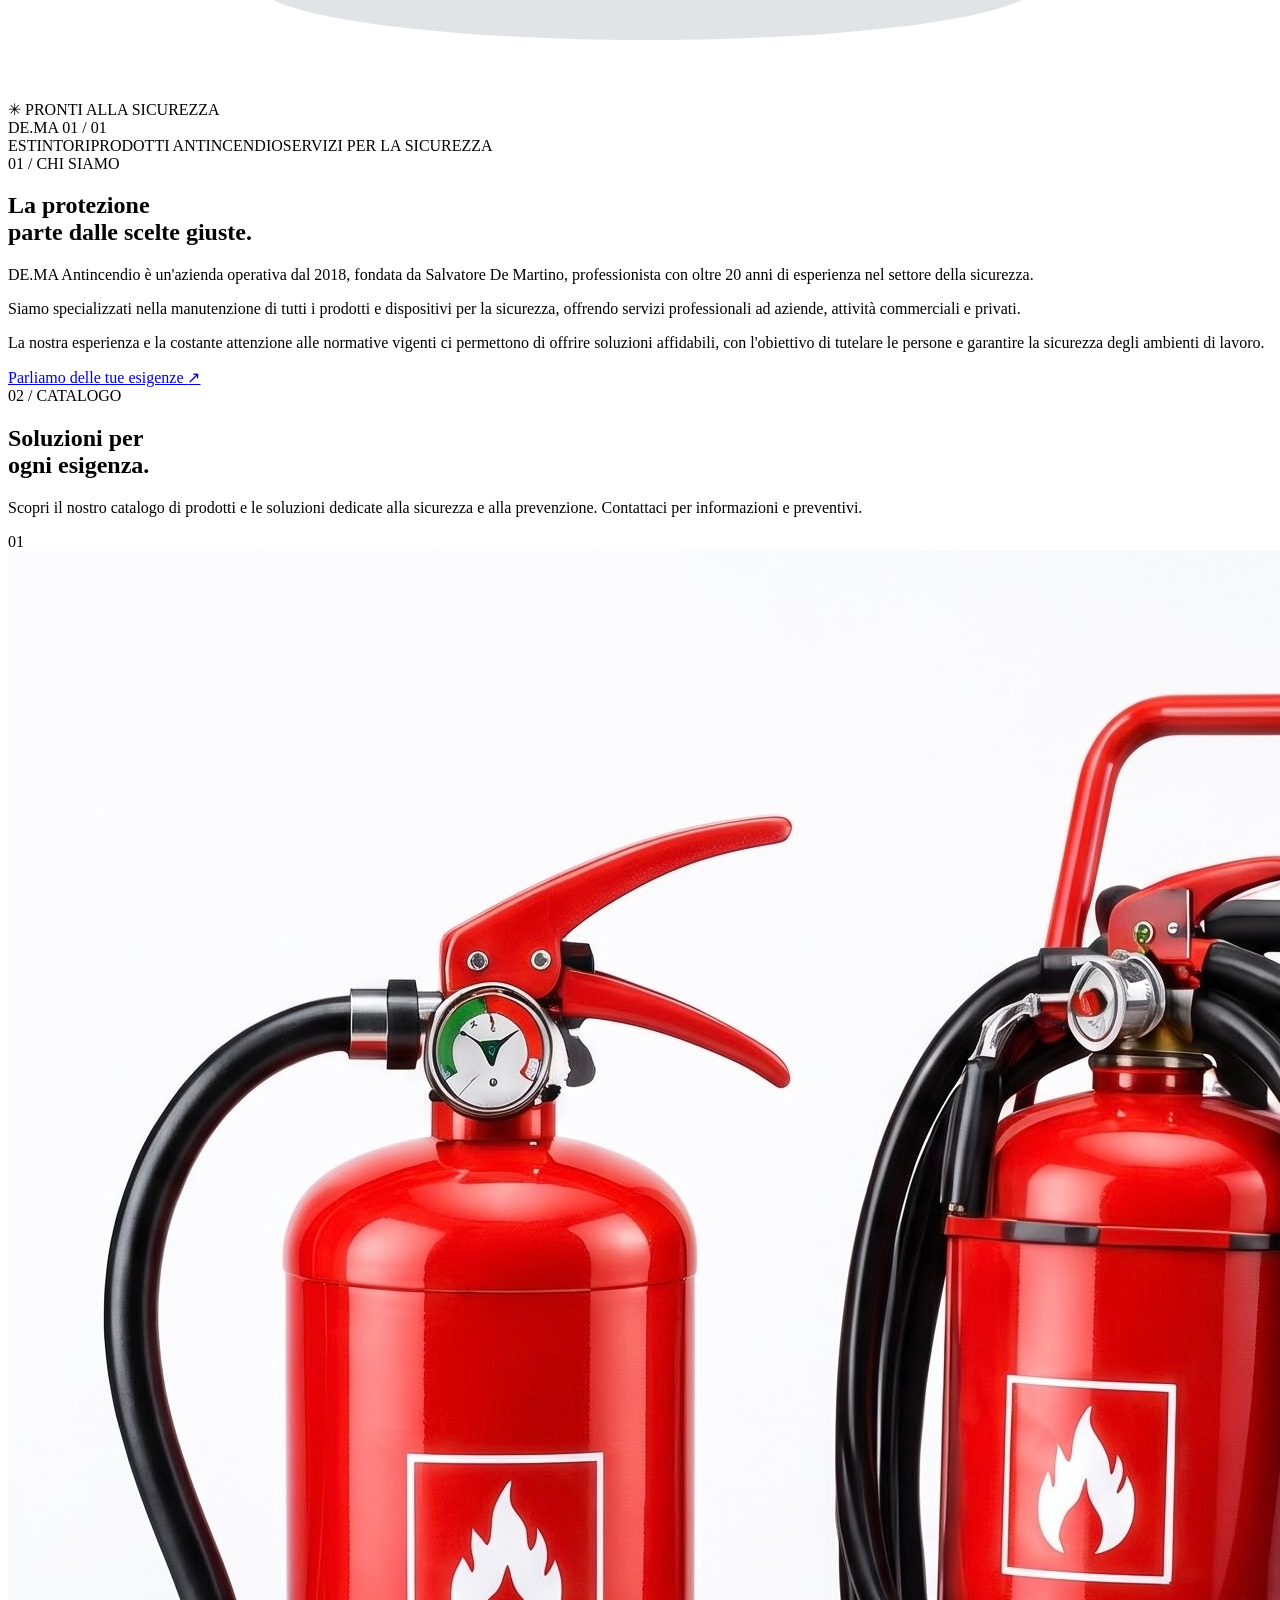
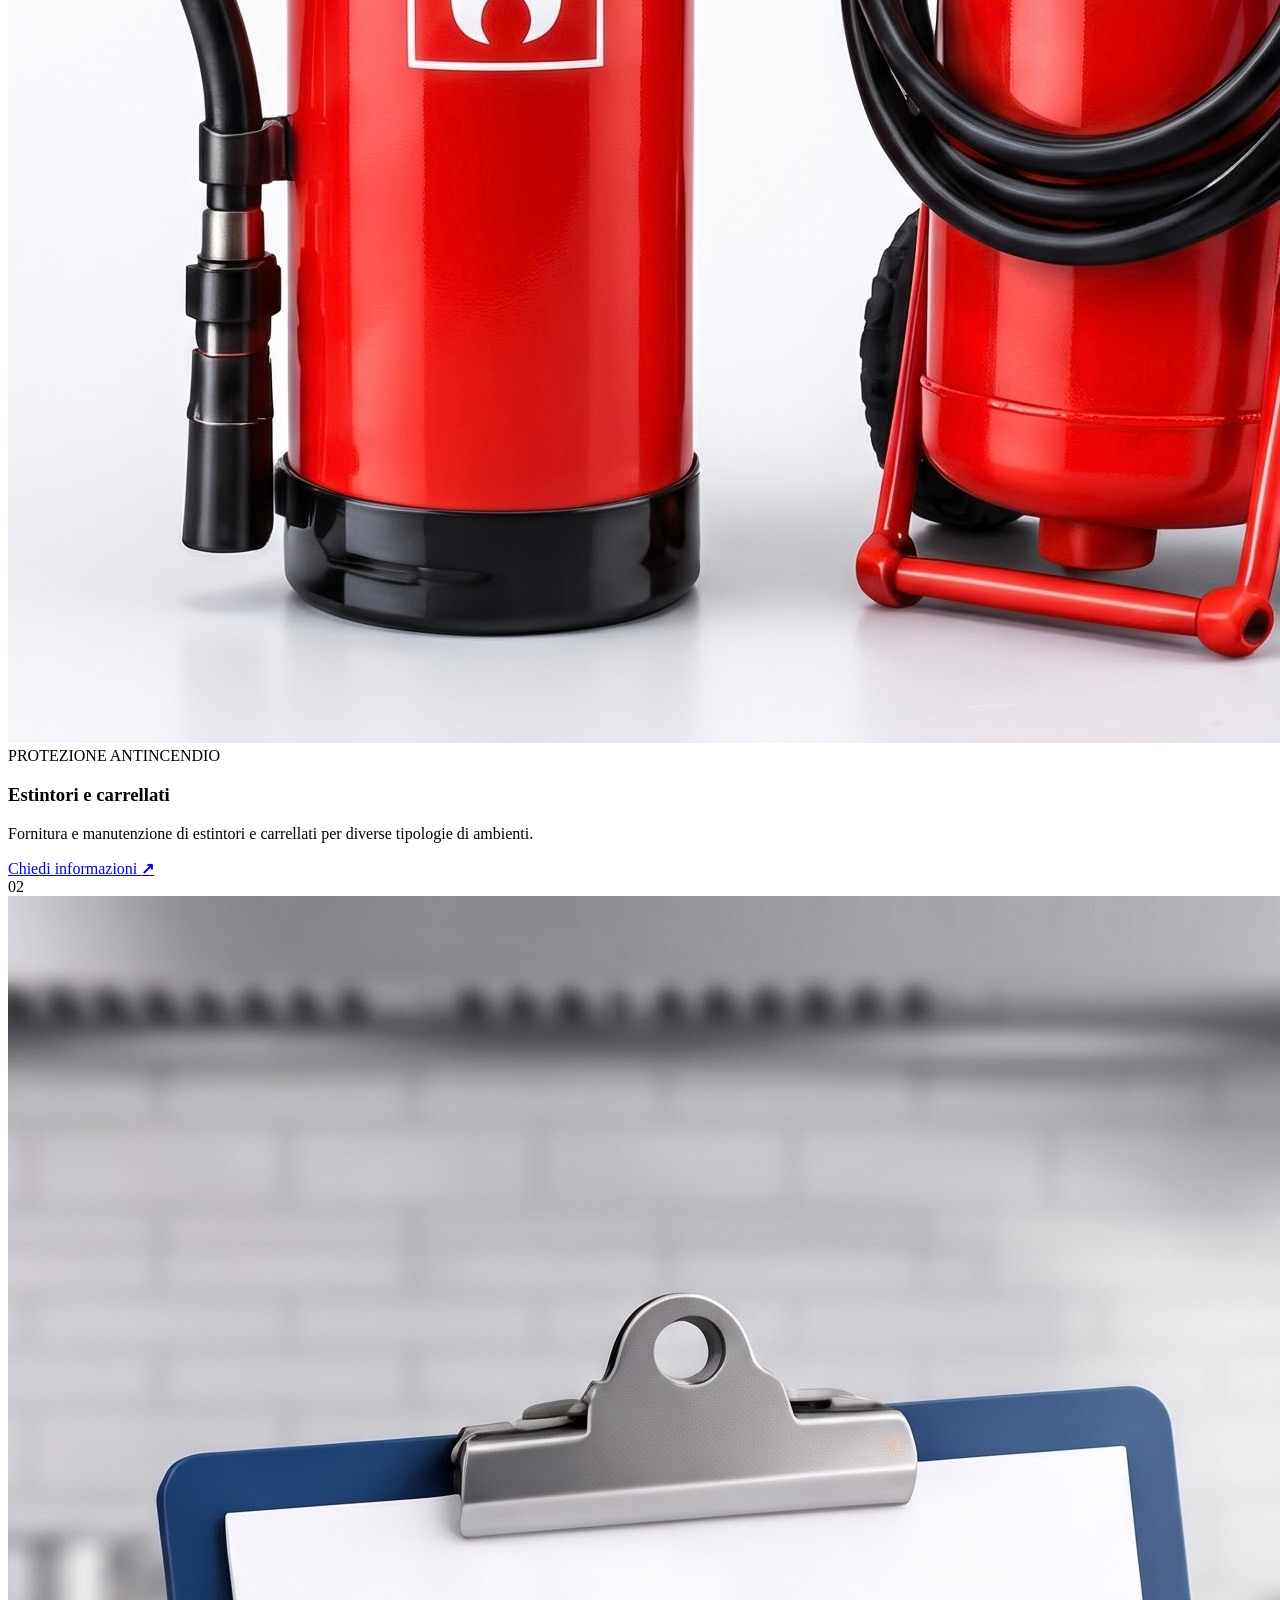
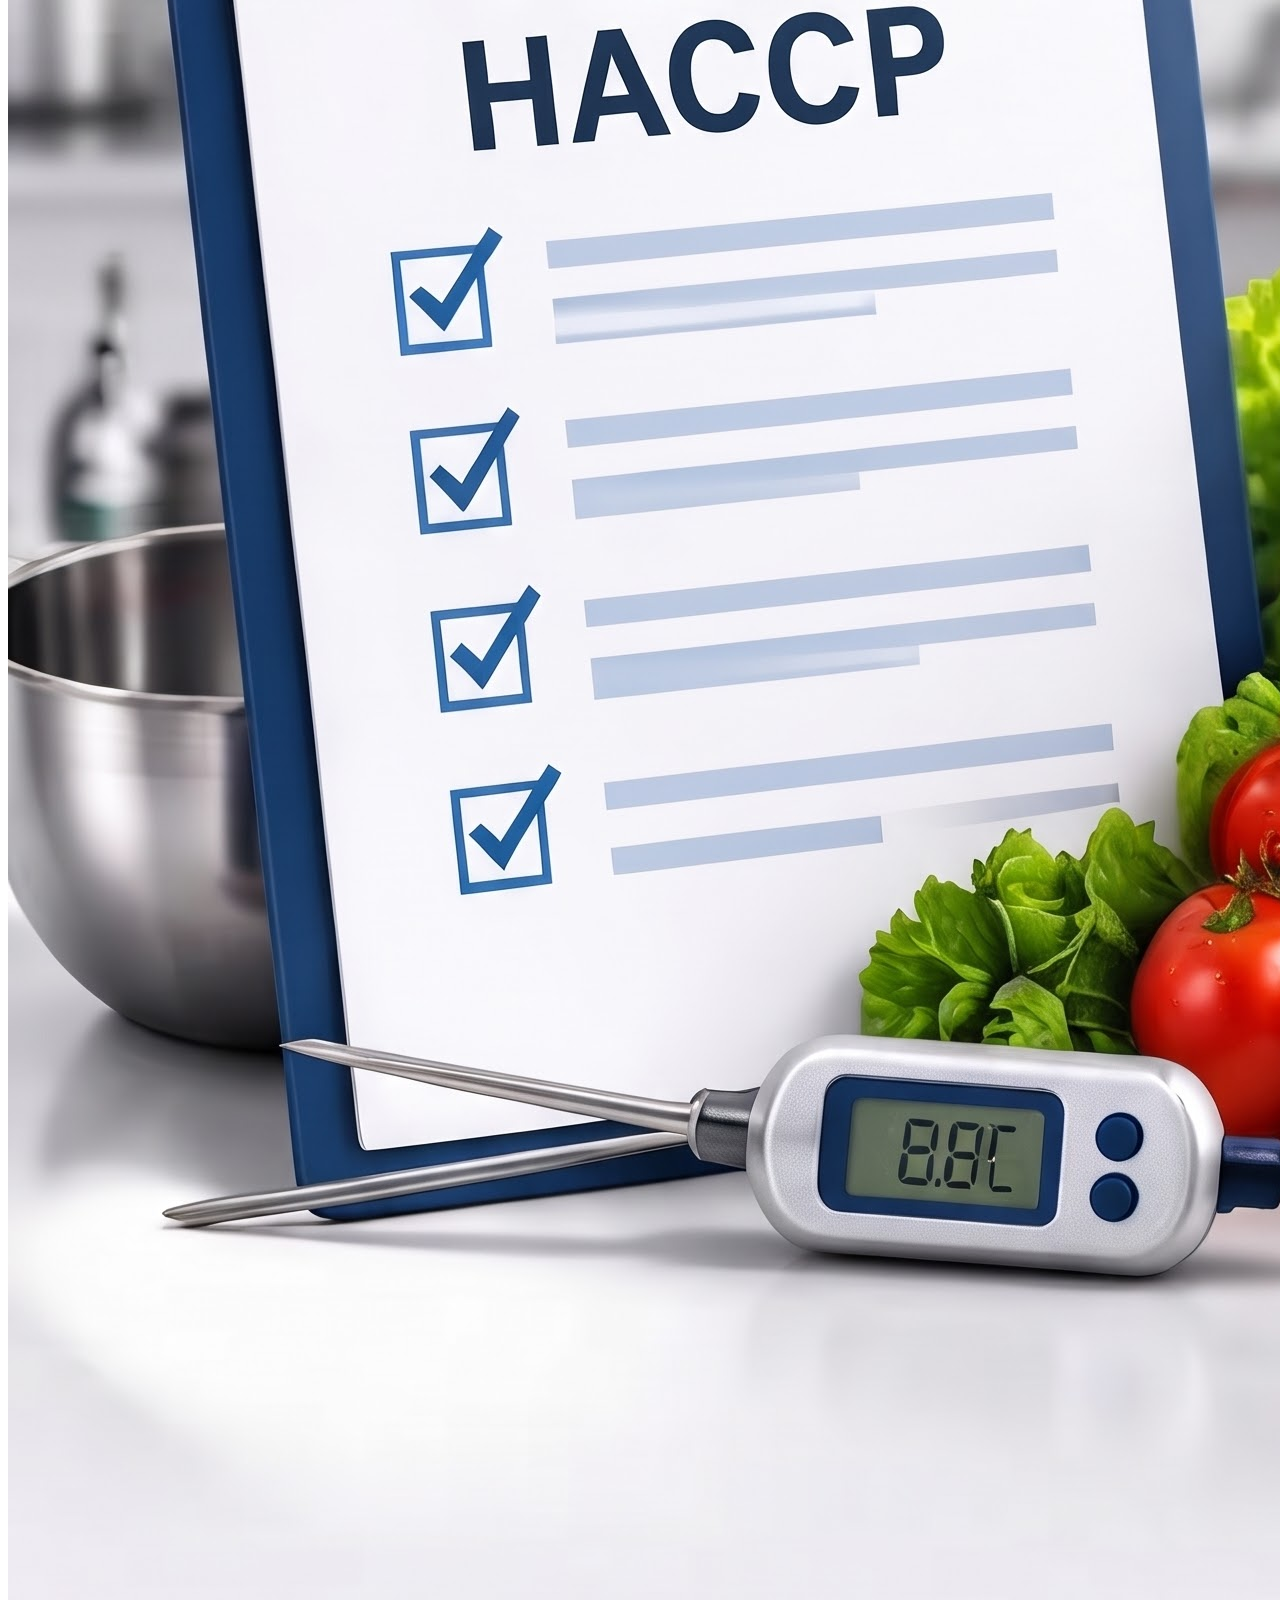
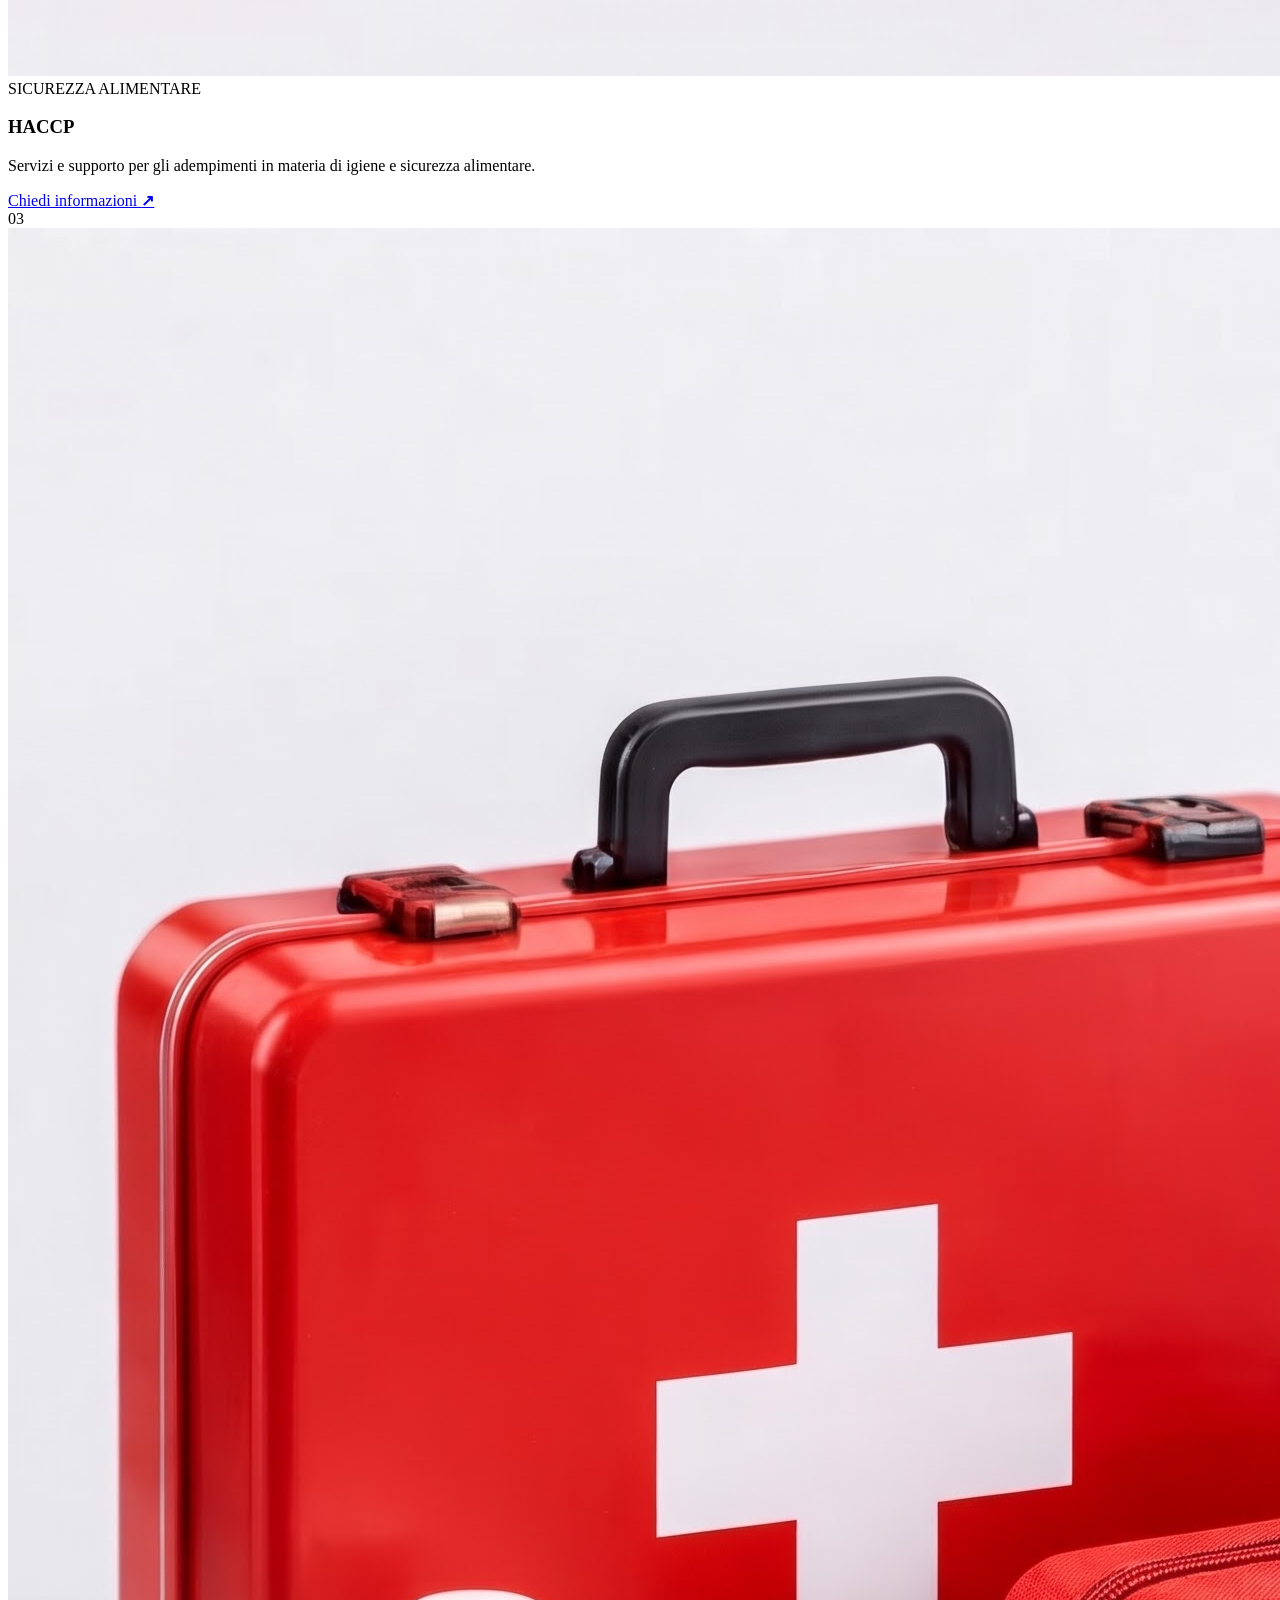
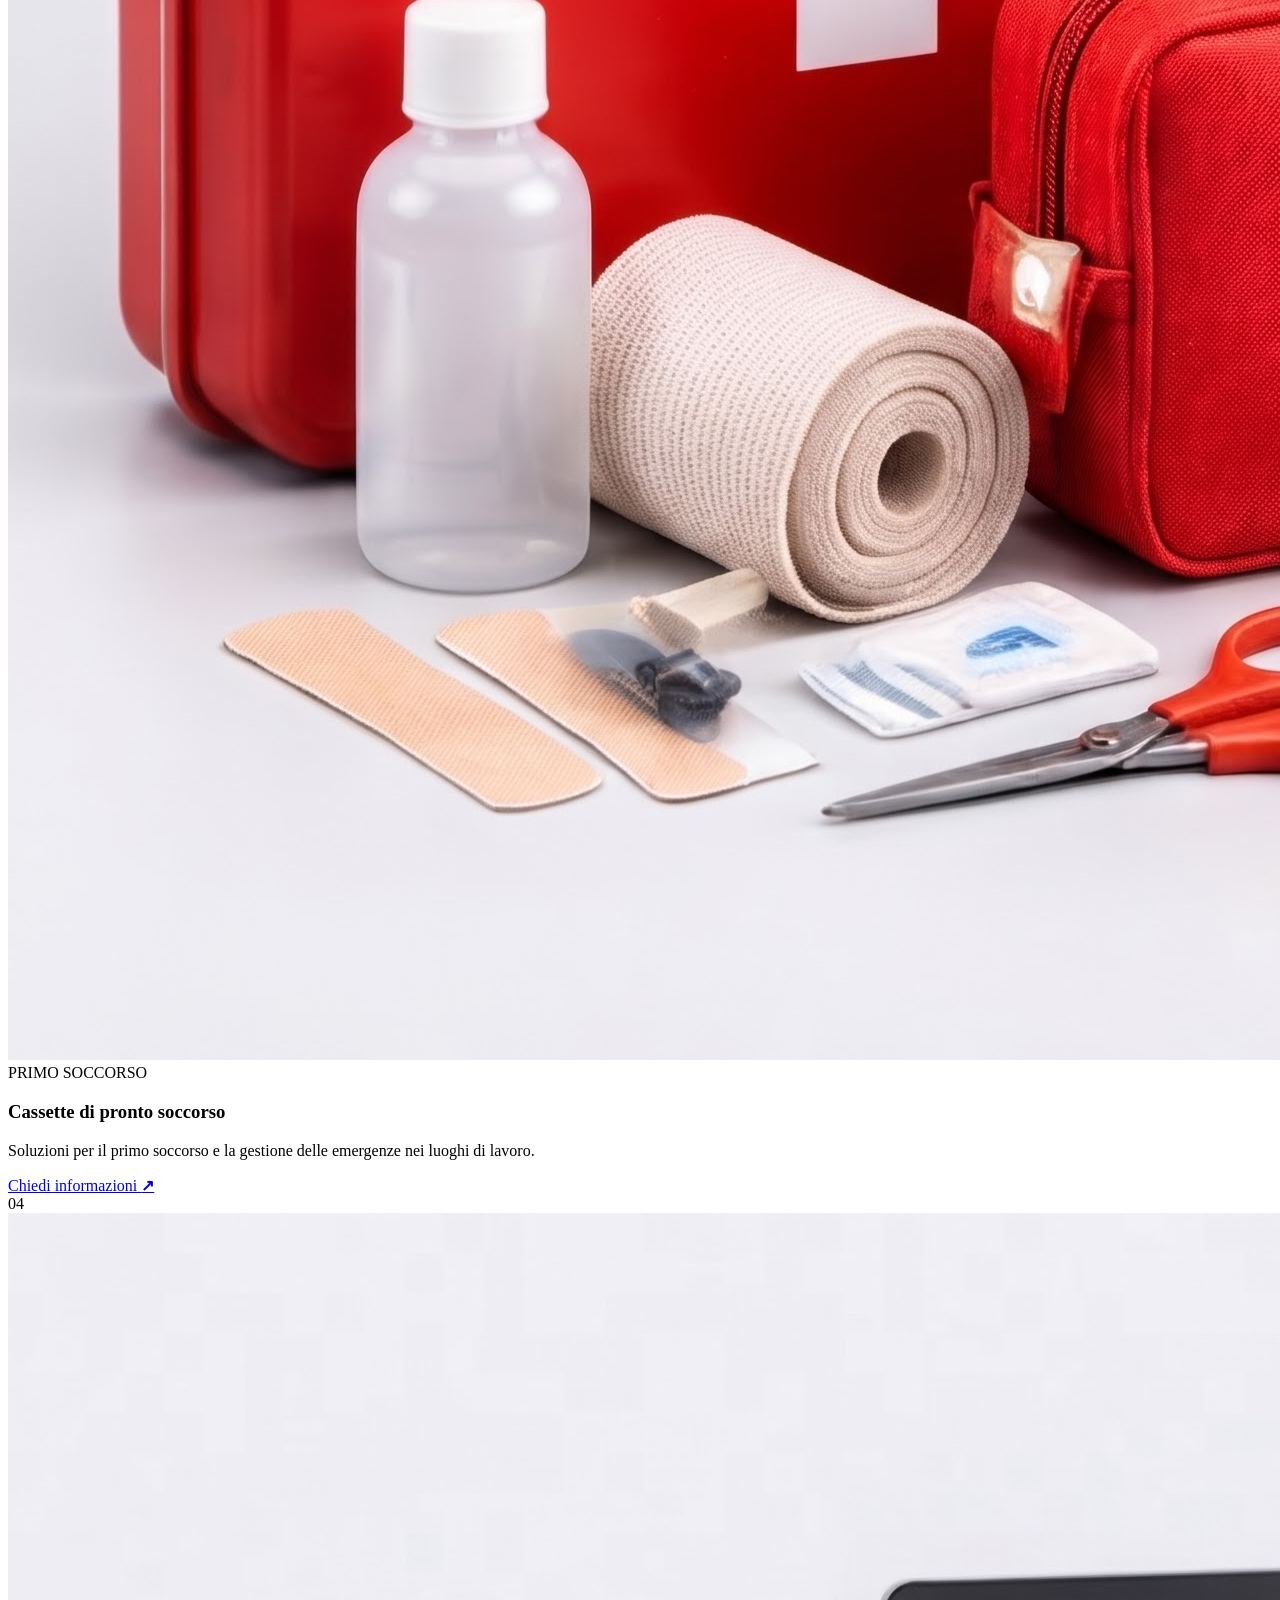
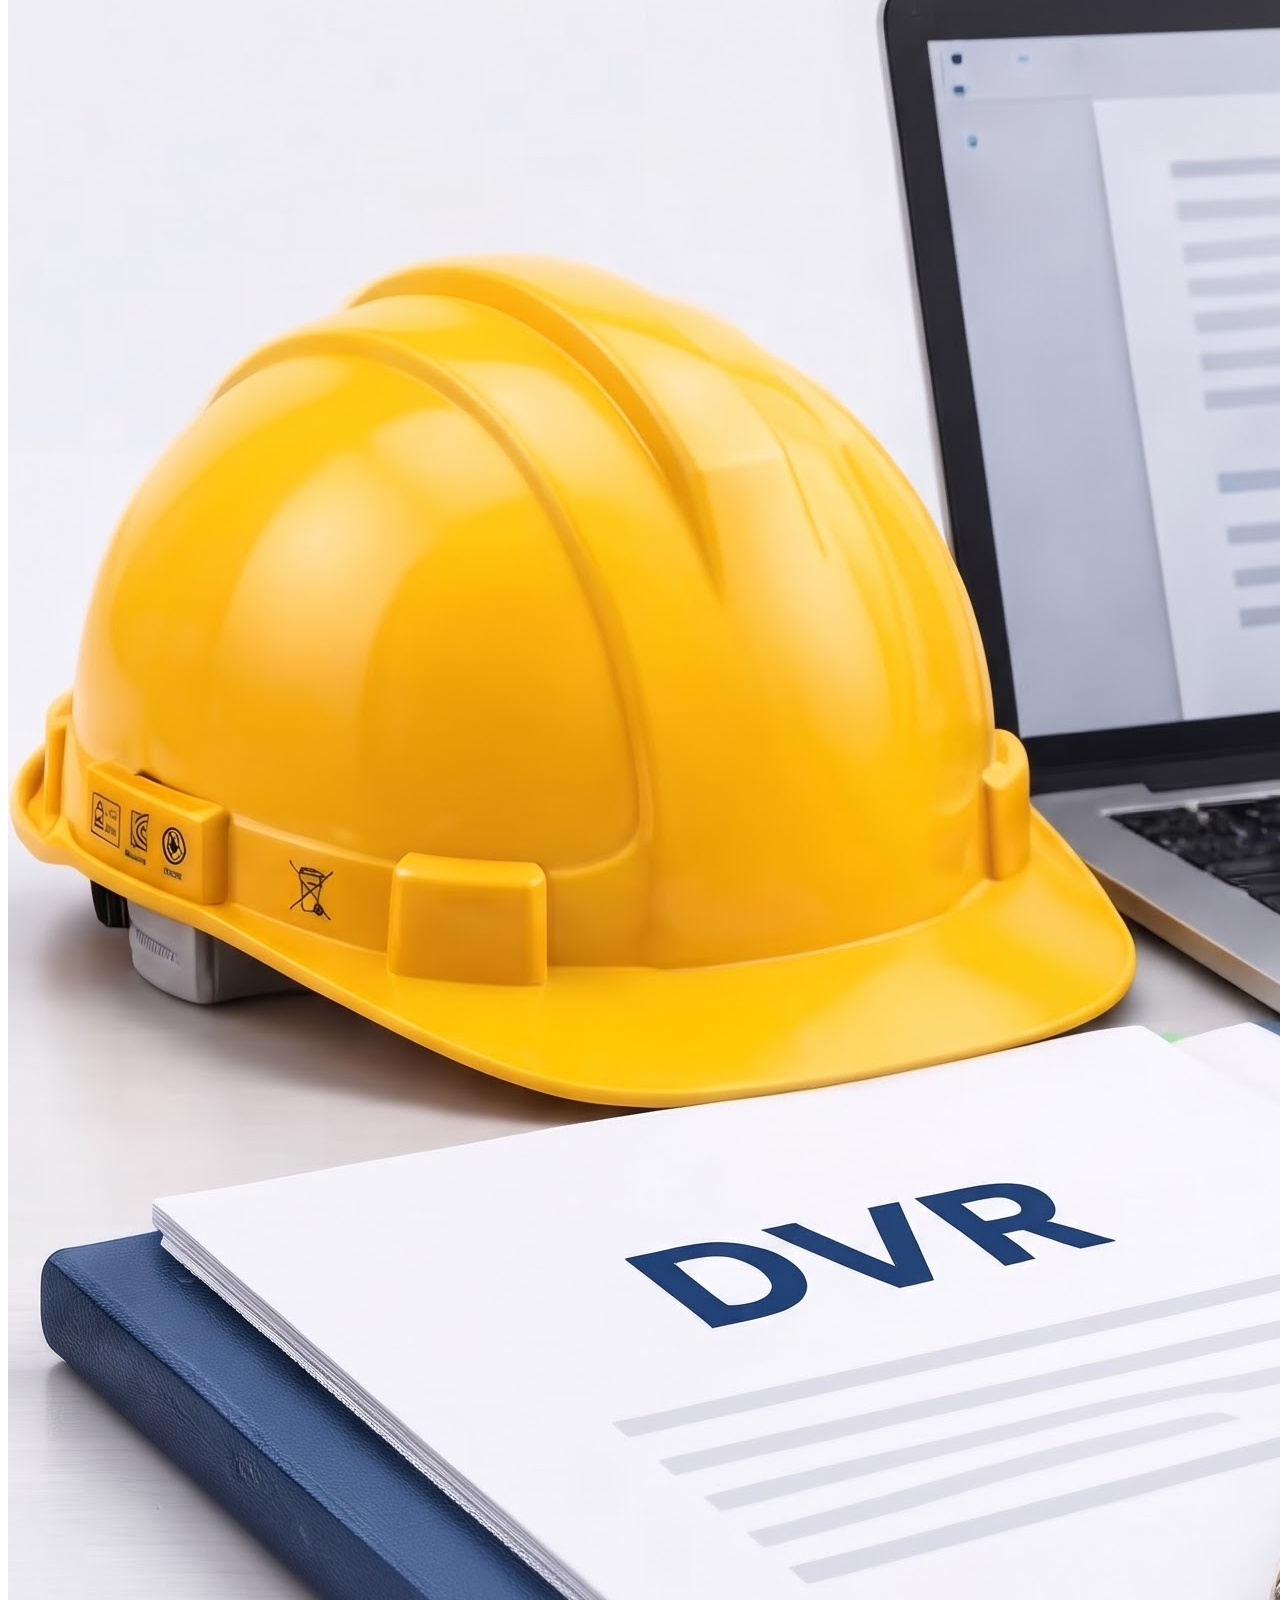
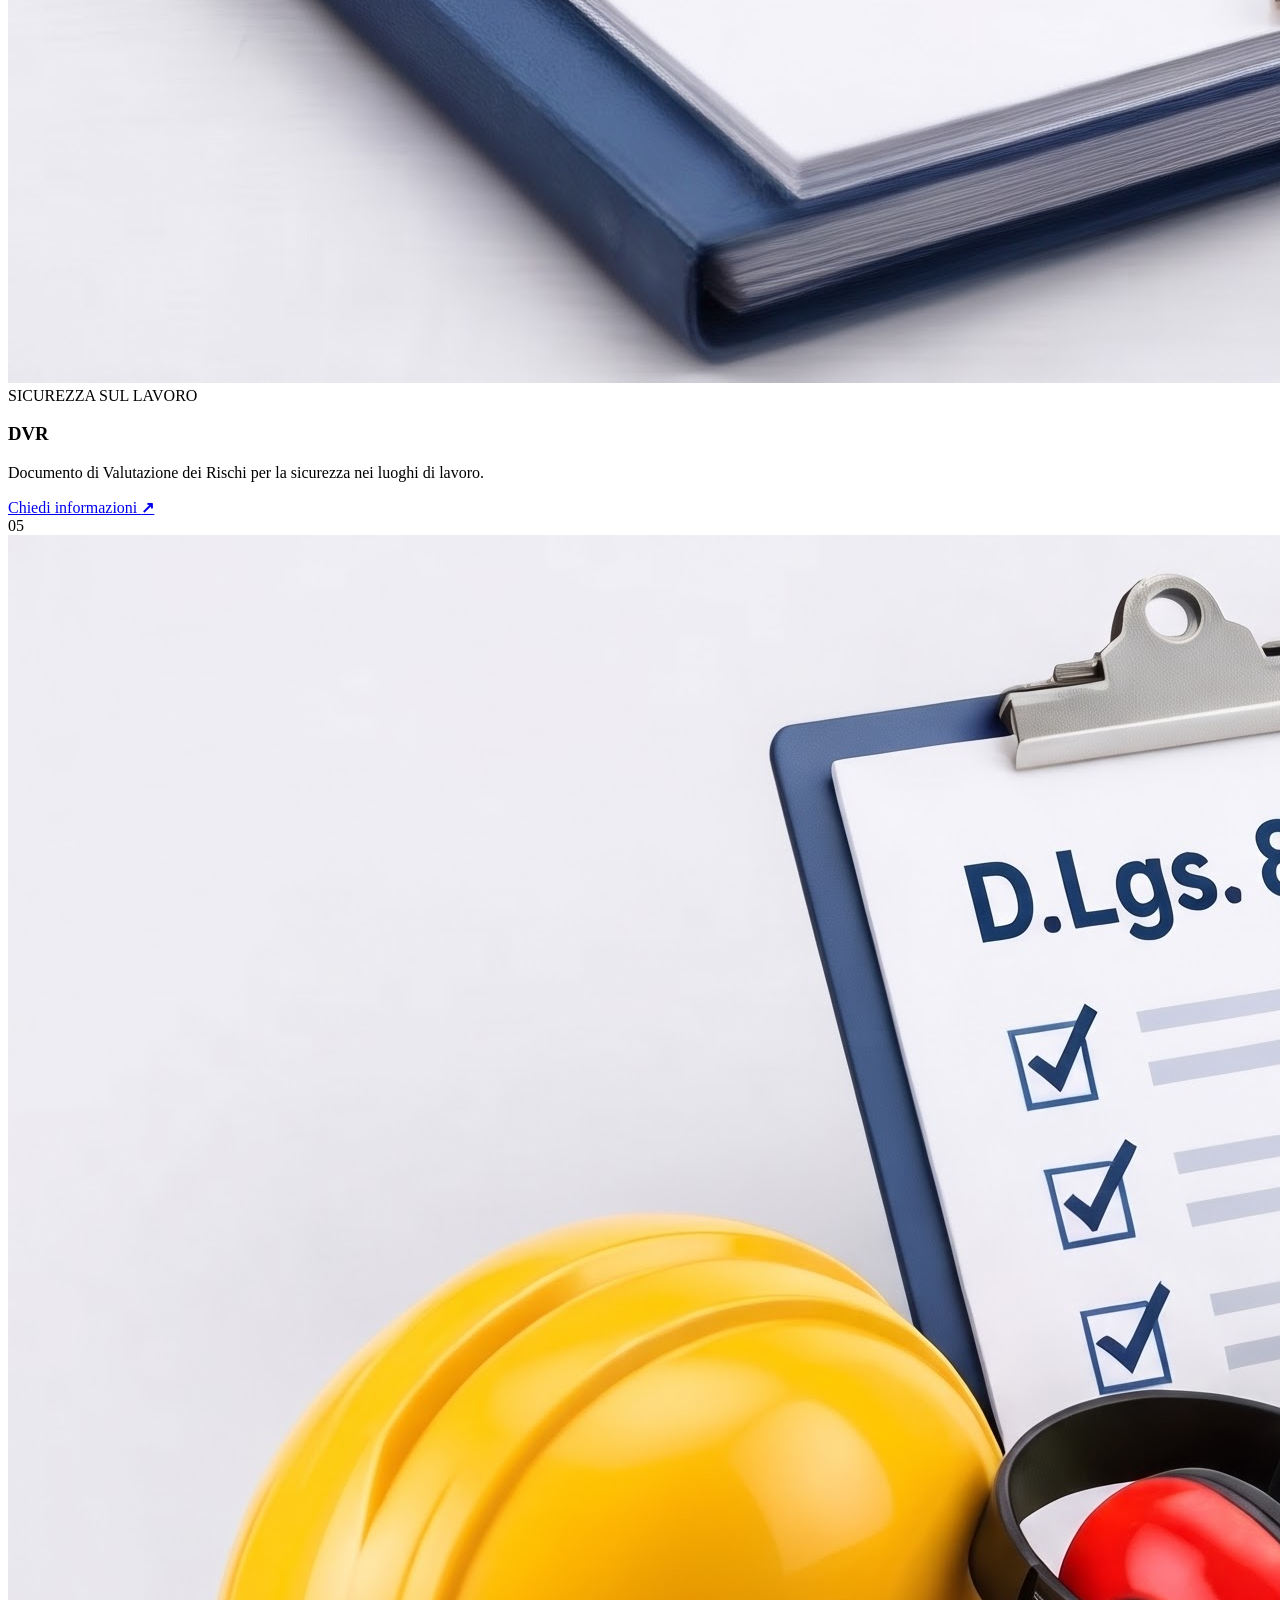
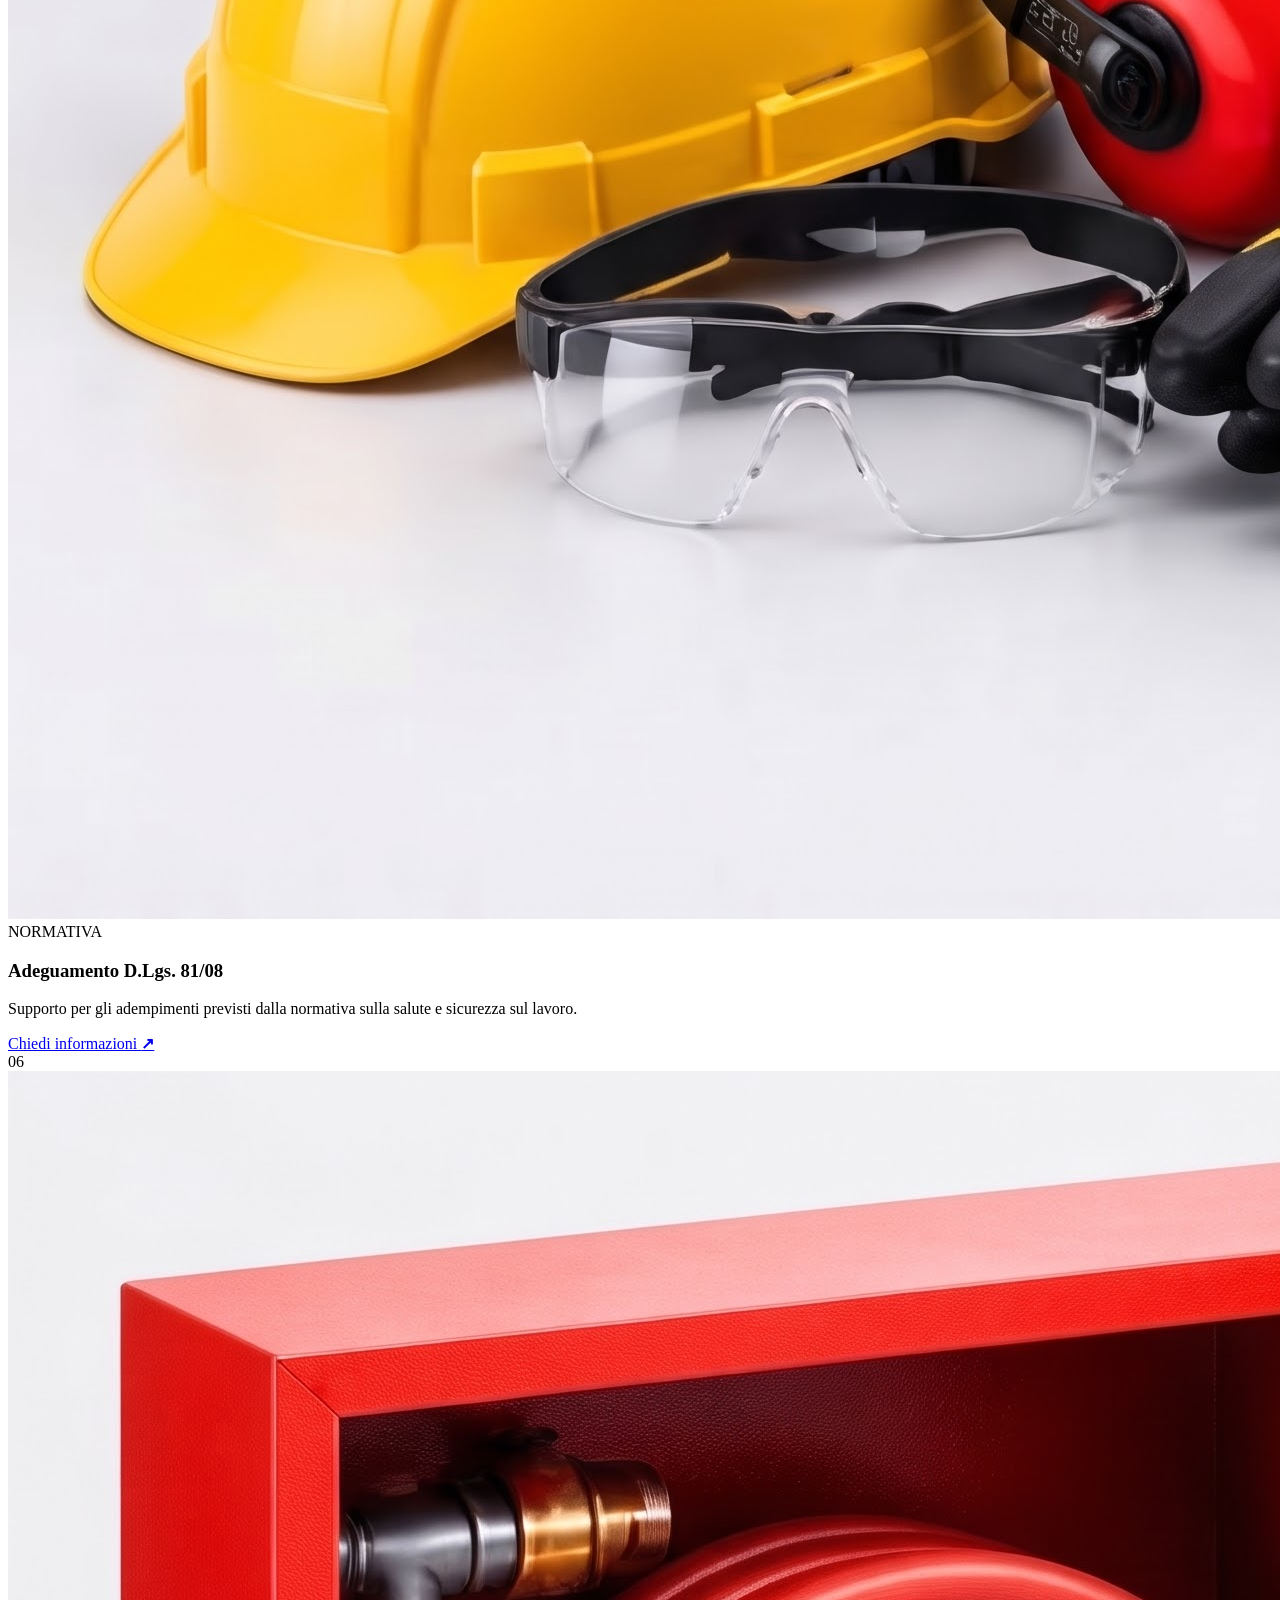
==== commit 52081654: "Improve SEO and social sharing metadata Updated meta tags for SEO and social sharing, including cano" ====
--- a/DEMA_Antincendio/index.html
+++ b/DEMA_Antincendio/index.html
@@ -7,29 +7,75 @@
   <meta name="viewport" content="width=device-width, initial-scale=1">
 
   <!-- SEO principale -->
-  <title>DE.MA Antincendio Marano di Napoli | Estintori e Sicurezza</title>
-
-  <meta name="description" content="DE.MA Antincendio a Marano di Napoli: vendita e manutenzione estintori, sicurezza sul lavoro, HACCP, DVR, pronto soccorso e servizi antincendio. Richiedi un preventivo.">
+  <title>DE.MA Antincendio | Estintori e sicurezza a Marano di Napoli</title>
+
+  <meta name="description" content="DE.MA Antincendio a Marano di Napoli: vendita e manutenzione estintori, prodotti antincendio, HACCP, DVR e sicurezza sul lavoro. Richiedi un preventivo.">
 
   <meta name="robots" content="index, follow">
+  <meta name="author" content="DE.MA Antincendio">
   <meta name="theme-color" content="#ffffff">
 
-  <meta name="author" content="DE.MA Antincendio">
-
-  <!-- Anteprima quando il sito viene condiviso -->
+  <!-- URL canonico -->
+  <link rel="canonical" href="https://www.demaantincendio.com/">
+
+  <!-- Open Graph -->
   <meta property="og:type" content="website">
+  <meta property="og:site_name" content="DE.MA Antincendio">
   <meta property="og:title" content="DE.MA Antincendio | Estintori e sicurezza">
-  <meta property="og:description" content="Servizi antincendio, manutenzione estintori e sicurezza sul lavoro a Marano di Napoli.">
-
+  <meta property="og:description" content="Vendita e manutenzione estintori, prodotti antincendio e servizi per la sicurezza sul lavoro a Marano di Napoli.">
+  <meta property="og:url" content="https://www.demaantincendio.com/">
+  <meta property="og:image" content="https://www.demaantincendio.com/images/logo-dema.JPG">
+  <meta property="og:image:alt" content="Logo DE.MA Antincendio">
   <meta property="og:locale" content="it_IT">
 
-  <!-- Icona del sito -->
-  <link rel="icon" type="image/jpeg" href="images/logo-dema.JPG">
+  <!-- Twitter / X -->
+  <meta name="twitter:card" content="summary_large_image">
+  <meta name="twitter:title" content="DE.MA Antincendio">
+  <meta name="twitter:description" content="Estintori, manutenzione e servizi per la sicurezza a Marano di Napoli.">
+  <meta name="twitter:image" content="https://www.demaantincendio.com/images/logo-dema.JPG">
+
+  <!-- Favicon -->
+  <link rel="icon" type="image/jpeg" href="/images/logo-dema.JPG">
+
+  <!-- Dati strutturati Schema.org -->
+  <script type="application/ld+json">
+  {
+    "@context": "https://schema.org",
+    "@type": "LocalBusiness",
+    "@id": "https://www.demaantincendio.com/#business",
+    "name": "DE.MA Antincendio",
+    "legalName": "DE.MA ANTINCENDIO DI DE MARTINO CHRISTIAN",
+    "url": "https://www.demaantincendio.com/",
+    "image": "https://www.demaantincendio.com/images/logo-dema.JPG",
+    "logo": "https://www.demaantincendio.com/images/logo-dema-trasparente.png",
+    "description": "Vendita e manutenzione di estintori, prodotti antincendio e servizi per la sicurezza sul lavoro.",
+    "vatID": "10445671216",
+    "email": "demaantincendio@gmail.com",
+    "telephone": [
+      "+393290261683",
+      "+393761395057"
+    ],
+    "address": {
+      "@type": "PostalAddress",
+      "streetAddress": "Via Soffritto, 37",
+      "addressLocality": "Marano di Napoli",
+      "addressRegion": "Campania",
+      "addressCountry": "IT"
+    },
+    "founder": {
+      "@type": "Person",
+      "name": "Salvatore De Martino"
+    },
+    "owner": {
+      "@type": "Person",
+      "name": "Christian De Martino"
+    }
+  }
+  </script>
 
   <!-- Foglio di stile -->
-  <link rel="stylesheet" href="style.css">
+  <link rel="stylesheet" href="/style.css">
 </head>
-
 <body>
   <header class="site-header">
     <div class="container nav-wrap">
